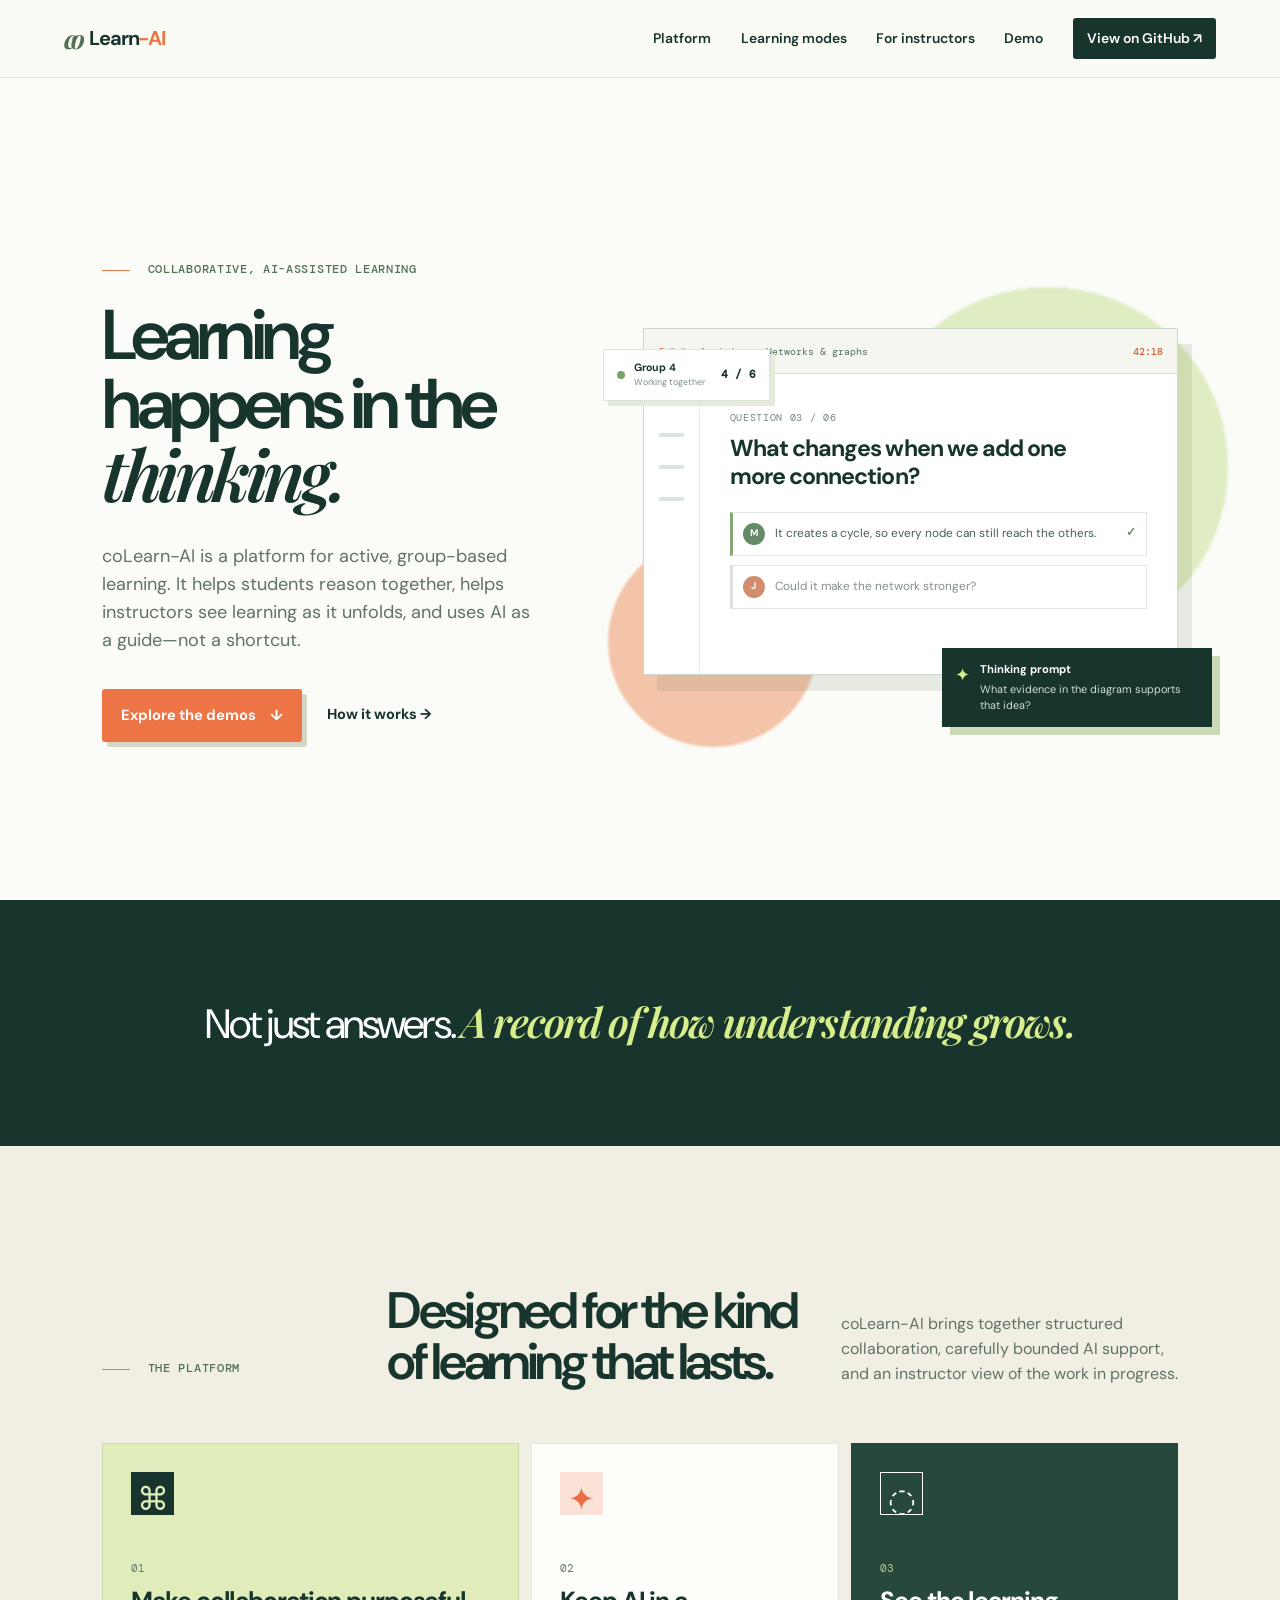
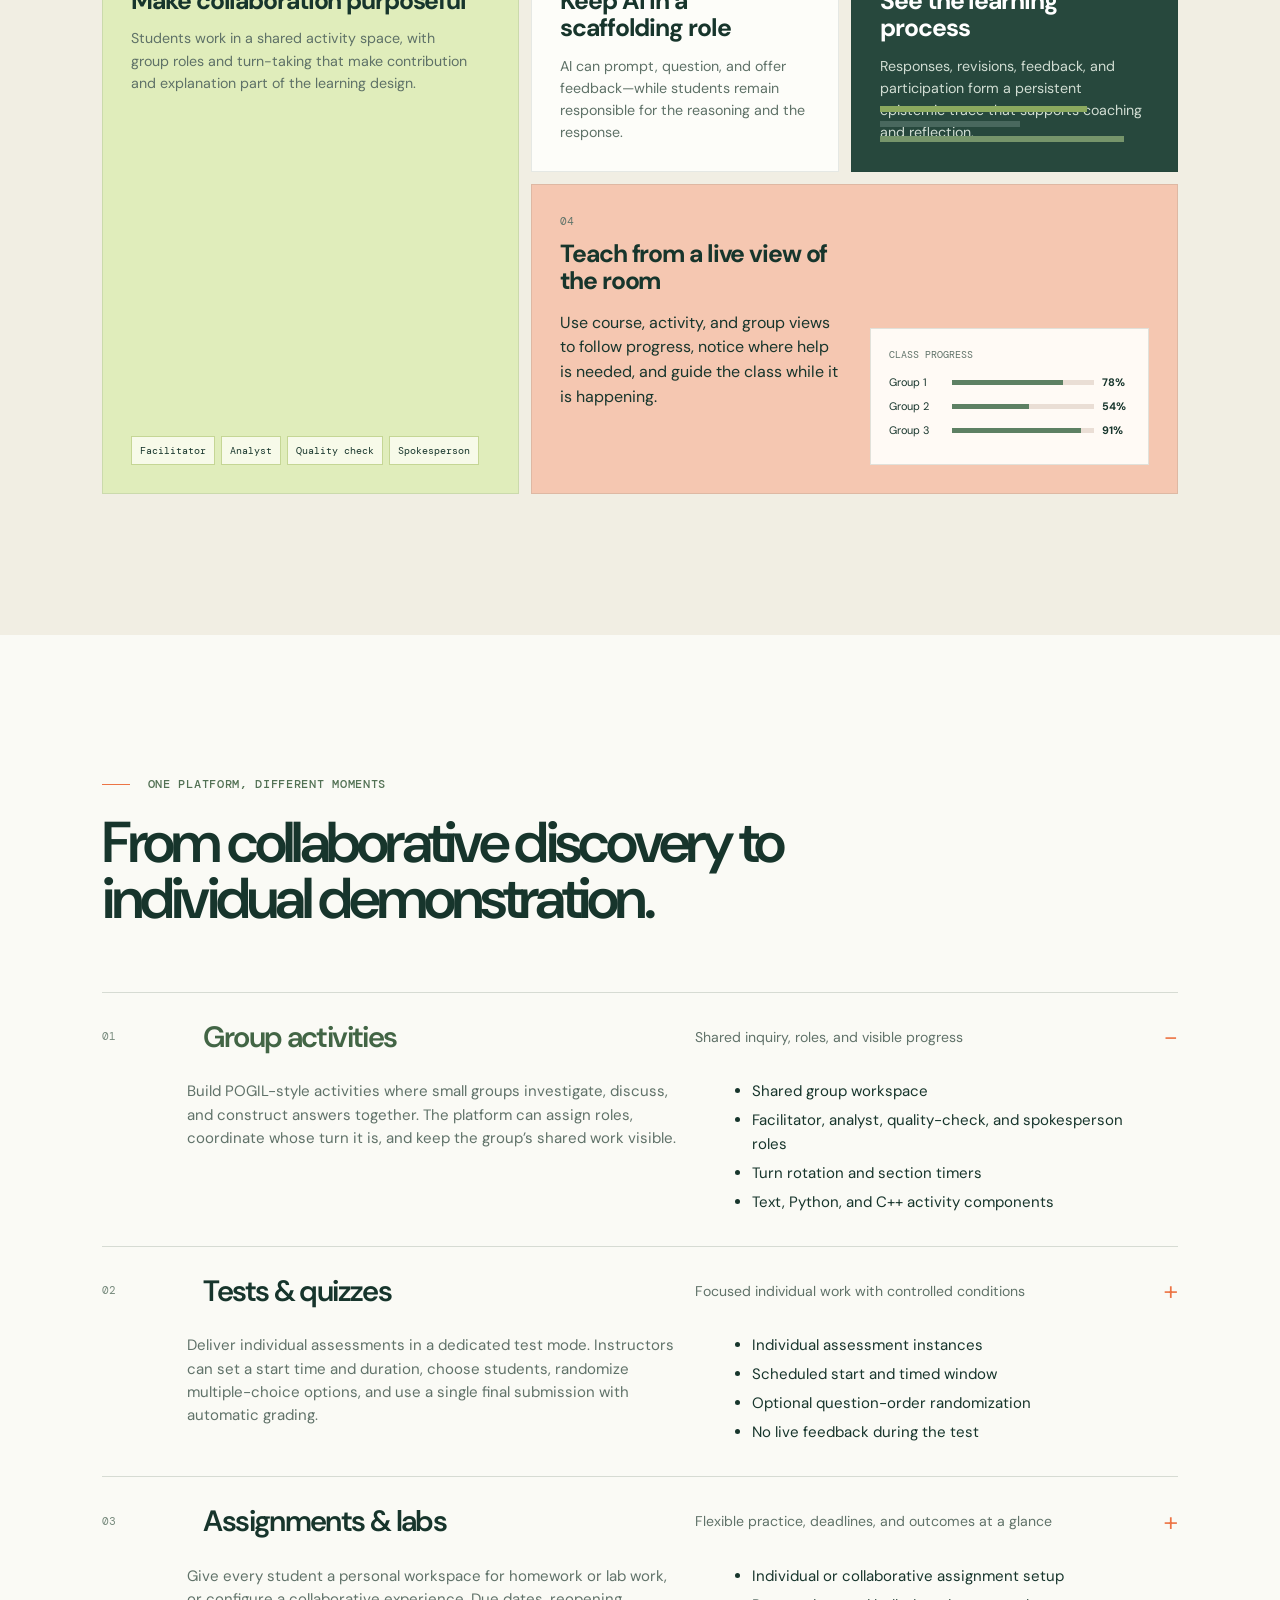
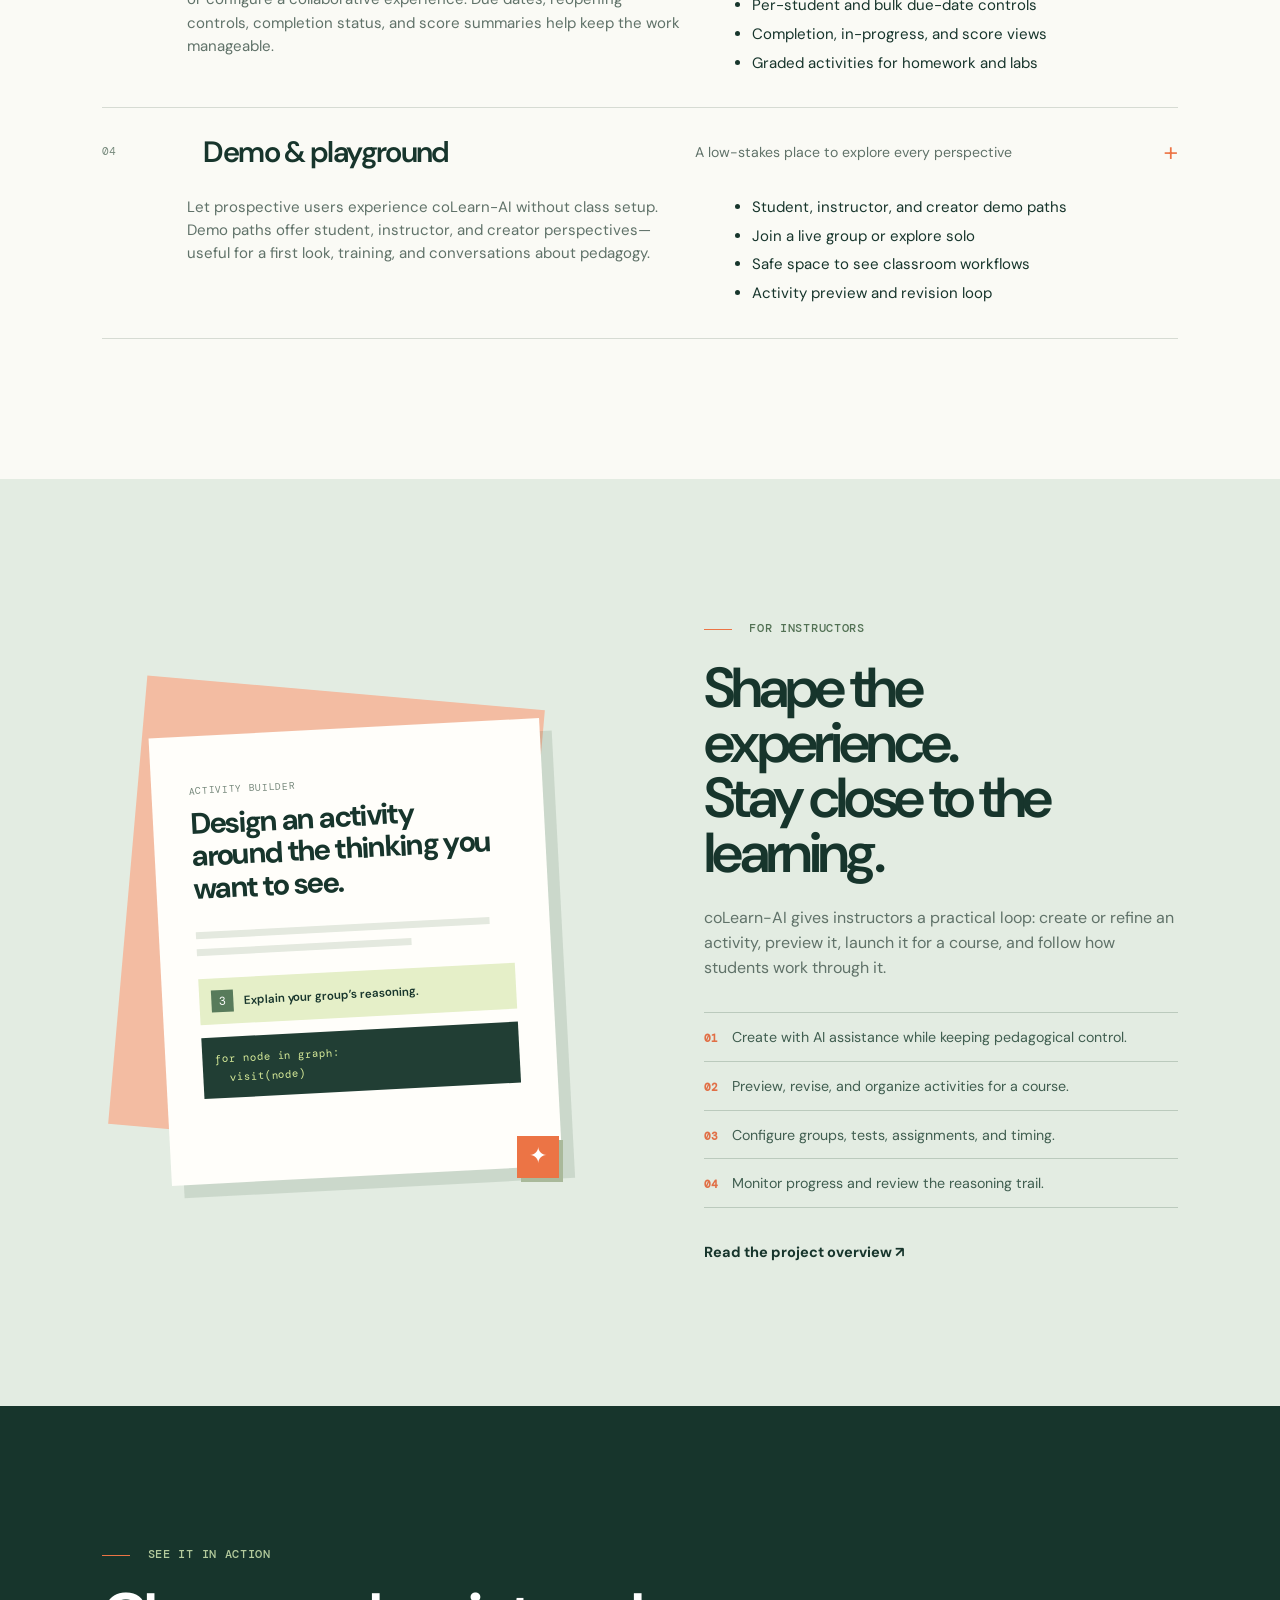
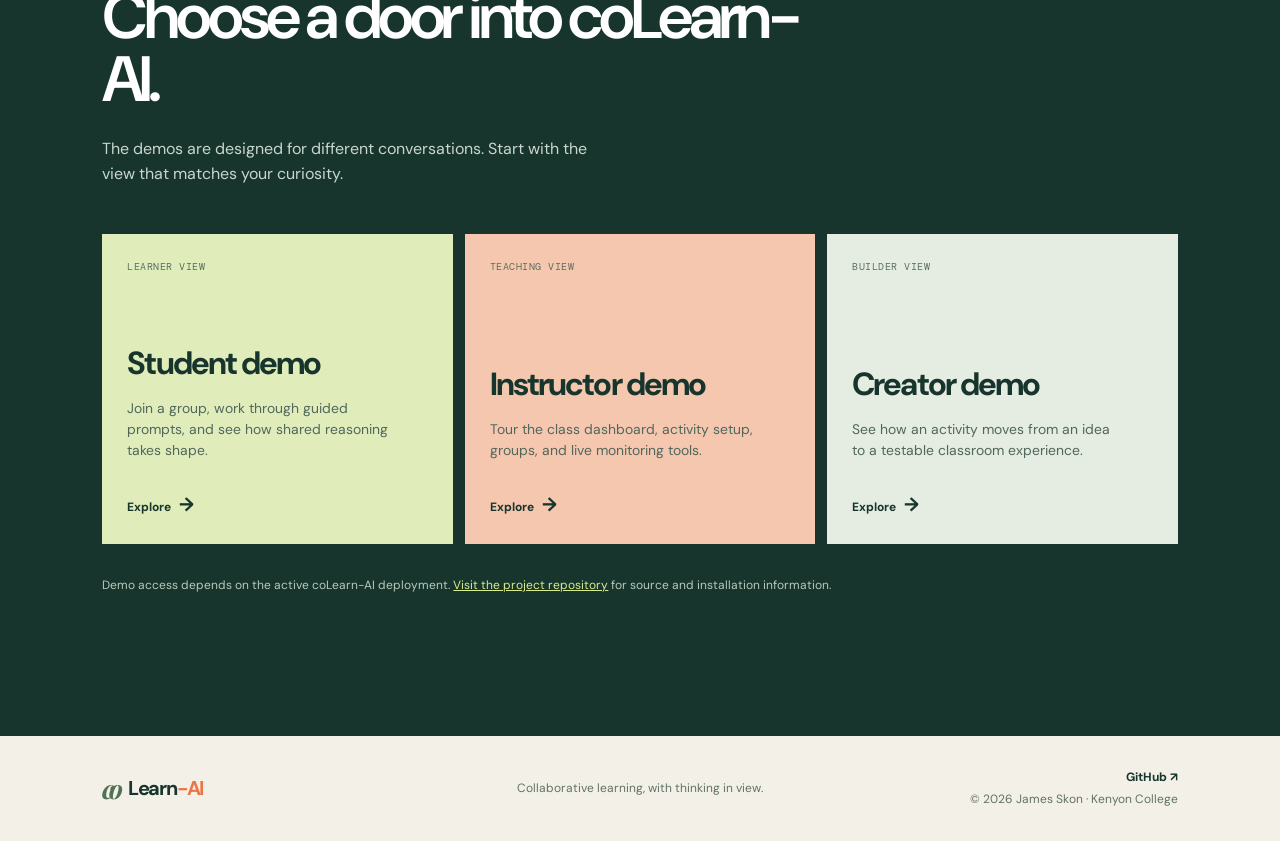
==== index.html @ 7be1b84c "Create coLearn-AI information site" ====
<!doctype html>
<html lang="en">
  <head>
    <meta charset="UTF-8" />
    <meta name="viewport" content="width=device-width, initial-scale=1.0" />
    <meta name="description" content="coLearn-AI is a collaborative, AI-assisted learning platform for visible thinking, group work, and meaningful assessment." />
    <title>coLearn-AI | Learning, made visible</title>
    <link rel="preconnect" href="https://fonts.googleapis.com" />
    <link rel="preconnect" href="https://fonts.gstatic.com" crossorigin />
    <link href="https://fonts.googleapis.com/css2?family=DM+Mono:wght@400;500&family=DM+Sans:opsz,wght@9..40,400;9..40,500;9..40,600;9..40,700&family=Playfair+Display:ital,wght@0,600;0,700;1,600&display=swap" rel="stylesheet" />
    <link rel="stylesheet" href="styles.css" />
  </head>
  <body>
    <a class="skip-link" href="#main">Skip to content</a>
    <header class="site-header">
      <a class="brand" href="#top" aria-label="coLearn-AI home"><span class="brand-mark">co</span><span>Learn<span class="accent">-AI</span></span></a>
      <button class="menu-button" aria-expanded="false" aria-controls="main-nav">Menu</button>
      <nav id="main-nav" class="main-nav" aria-label="Main navigation">
        <a href="#platform">Platform</a>
        <a href="#learning-modes">Learning modes</a>
        <a href="#for-instructors">For instructors</a>
        <a href="#demo">Demo</a>
        <a class="nav-cta" href="https://github.com/jimskon/coLearn-AI" target="_blank" rel="noreferrer">View on GitHub <span aria-hidden="true">↗</span></a>
      </nav>
    </header>

    <main id="main">
      <section id="top" class="hero">
        <div class="hero-copy">
          <p class="eyebrow"><span></span> Collaborative, AI-assisted learning</p>
          <h1>Learning happens in the <em>thinking.</em></h1>
          <p class="hero-text">coLearn-AI is a platform for active, group-based learning. It helps students reason together, helps instructors see learning as it unfolds, and uses AI as a guide—not a shortcut.</p>
          <div class="hero-actions">
            <a class="button button-primary" href="#demo">Explore the demos <span aria-hidden="true">↓</span></a>
            <a class="text-link" href="#platform">How it works <span aria-hidden="true">→</span></a>
          </div>
        </div>
        <div class="hero-visual" aria-label="Illustration of a coLearn activity in progress">
          <div class="orb orb-one"></div><div class="orb orb-two"></div>
          <div class="activity-window">
            <div class="window-top"><div class="dots"><i></i><i></i><i></i></div><span>Activity · Networks &amp; graphs</span><b>42:18</b></div>
            <div class="window-body">
              <div class="activity-side"><span class="active-line"></span><span></span><span></span><span></span></div>
              <div class="question-area">
                <p class="micro-label">QUESTION 03 / 06</p>
                <h2>What changes when we add one more connection?</h2>
                <div class="response-card"><div class="avatar a1">M</div><p>It creates a cycle, so every node can still reach the others.</p><span class="check">✓</span></div>
                <div class="response-card fading"><div class="avatar a2">J</div><p>Could it make the network stronger?</p></div>
              </div>
            </div>
            <div class="ai-nudge"><span>✦</span><div><b>Thinking prompt</b><p>What evidence in the diagram supports that idea?</p></div></div>
          </div>
          <div class="floating-progress"><span class="pulse"></span><div><b>Group 4</b><small>Working together</small></div><strong>4 / 6</strong></div>
        </div>
      </section>

      <section class="statement"><p>Not just answers. <em>A record of how understanding grows.</em></p></section>

      <section id="platform" class="platform section">
        <div class="section-intro"><p class="eyebrow"><span></span> The platform</p><h2>Designed for the kind of learning that lasts.</h2><p>coLearn-AI brings together structured collaboration, carefully bounded AI support, and an instructor view of the work in progress.</p></div>
        <div class="feature-grid">
          <article class="feature-card feature-large"><div class="feature-icon icon-collab">⌘</div><p class="card-number">01</p><h3>Make collaboration purposeful</h3><p>Students work in a shared activity space, with group roles and turn-taking that make contribution and explanation part of the learning design.</p><div class="role-row"><span>Facilitator</span><span>Analyst</span><span>Quality check</span><span>Spokesperson</span></div></article>
          <article class="feature-card"><div class="feature-icon icon-ai">✦</div><p class="card-number">02</p><h3>Keep AI in a scaffolding role</h3><p>AI can prompt, question, and offer feedback—while students remain responsible for the reasoning and the response.</p></article>
          <article class="feature-card feature-dark"><div class="feature-icon">◌</div><p class="card-number">03</p><h3>See the learning process</h3><p>Responses, revisions, feedback, and participation form a persistent epistemic trace that supports coaching and reflection.</p><div class="trace-lines"><span></span><span></span><span></span></div></article>
          <article class="feature-card feature-wide"><div><p class="card-number">04</p><h3>Teach from a live view of the room</h3><p>Use course, activity, and group views to follow progress, notice where help is needed, and guide the class while it is happening.</p></div><div class="mini-dashboard"><p>CLASS PROGRESS</p><div><span>Group 1</span><i style="--fill:78%"></i><b>78%</b></div><div><span>Group 2</span><i style="--fill:54%"></i><b>54%</b></div><div><span>Group 3</span><i style="--fill:91%"></i><b>91%</b></div></div></article>
        </div>
      </section>

      <section id="learning-modes" class="modes section">
        <div class="modes-heading"><p class="eyebrow"><span></span> One platform, different moments</p><h2>From collaborative discovery to individual demonstration.</h2></div>
        <div class="mode-list">
          <article class="mode open"><button class="mode-trigger" aria-expanded="true"><span class="mode-index">01</span><span class="mode-title">Group activities</span><span class="mode-summary">Shared inquiry, roles, and visible progress</span><span class="mode-plus">−</span></button><div class="mode-detail"><p>Build POGIL-style activities where small groups investigate, discuss, and construct answers together. The platform can assign roles, coordinate whose turn it is, and keep the group’s shared work visible.</p><ul><li>Shared group workspace</li><li>Facilitator, analyst, quality-check, and spokesperson roles</li><li>Turn rotation and section timers</li><li>Text, Python, and C++ activity components</li></ul></div></article>
          <article class="mode"><button class="mode-trigger" aria-expanded="false"><span class="mode-index">02</span><span class="mode-title">Tests &amp; quizzes</span><span class="mode-summary">Focused individual work with controlled conditions</span><span class="mode-plus">+</span></button><div class="mode-detail" hidden><p>Deliver individual assessments in a dedicated test mode. Instructors can set a start time and duration, choose students, randomize multiple-choice options, and use a single final submission with automatic grading.</p><ul><li>Individual assessment instances</li><li>Scheduled start and timed window</li><li>Optional question-order randomization</li><li>No live feedback during the test</li></ul></div></article>
          <article class="mode"><button class="mode-trigger" aria-expanded="false"><span class="mode-index">03</span><span class="mode-title">Assignments &amp; labs</span><span class="mode-summary">Flexible practice, deadlines, and outcomes at a glance</span><span class="mode-plus">+</span></button><div class="mode-detail" hidden><p>Give every student a personal workspace for homework or lab work, or configure a collaborative experience. Due dates, reopening controls, completion status, and score summaries help keep the work manageable.</p><ul><li>Individual or collaborative assignment setup</li><li>Per-student and bulk due-date controls</li><li>Completion, in-progress, and score views</li><li>Graded activities for homework and labs</li></ul></div></article>
          <article class="mode"><button class="mode-trigger" aria-expanded="false"><span class="mode-index">04</span><span class="mode-title">Demo &amp; playground</span><span class="mode-summary">A low-stakes place to explore every perspective</span><span class="mode-plus">+</span></button><div class="mode-detail" hidden><p>Let prospective users experience coLearn-AI without class setup. Demo paths offer student, instructor, and creator perspectives—useful for a first look, training, and conversations about pedagogy.</p><ul><li>Student, instructor, and creator demo paths</li><li>Join a live group or explore solo</li><li>Safe space to see classroom workflows</li><li>Activity preview and revision loop</li></ul></div></article>
        </div>
      </section>

      <section id="for-instructors" class="instructors section">
        <div class="instructor-art"><div class="paper paper-back"></div><div class="paper"><p class="micro-label">ACTIVITY BUILDER</p><h3>Design an activity around the thinking you want to see.</h3><div class="paper-line long"></div><div class="paper-line"></div><div class="paper-question"><span>3</span><p>Explain your group’s reasoning.</p></div><div class="paper-code">for node in graph:<br>&nbsp;&nbsp;visit(node)</div></div><div class="cursor">✦</div></div>
        <div class="instructor-copy"><p class="eyebrow"><span></span> For instructors</p><h2>Shape the experience.<br/>Stay close to the learning.</h2><p>coLearn-AI gives instructors a practical loop: create or refine an activity, preview it, launch it for a course, and follow how students work through it.</p><div class="check-list"><p><b>01</b> Create with AI assistance while keeping pedagogical control.</p><p><b>02</b> Preview, revise, and organize activities for a course.</p><p><b>03</b> Configure groups, tests, assignments, and timing.</p><p><b>04</b> Monitor progress and review the reasoning trail.</p></div><a class="text-link" href="https://github.com/jimskon/coLearn-AI#colearn-ai" target="_blank" rel="noreferrer">Read the project overview <span aria-hidden="true">↗</span></a></div>
      </section>

      <section id="demo" class="demo section">
        <p class="eyebrow"><span></span> See it in action</p><h2>Choose a door into coLearn-AI.</h2><p class="demo-lede">The demos are designed for different conversations. Start with the view that matches your curiosity.</p>
        <div class="demo-grid">
          <a class="demo-card demo-student" href="https://colearn-ai.org" target="_blank" rel="noreferrer"><span class="demo-tag">LEARNER VIEW</span><h3>Student demo</h3><p>Join a group, work through guided prompts, and see how shared reasoning takes shape.</p><span class="demo-arrow">Explore <b>→</b></span></a>
          <a class="demo-card demo-instructor" href="https://colearn-ai.org" target="_blank" rel="noreferrer"><span class="demo-tag">TEACHING VIEW</span><h3>Instructor demo</h3><p>Tour the class dashboard, activity setup, groups, and live monitoring tools.</p><span class="demo-arrow">Explore <b>→</b></span></a>
          <a class="demo-card demo-creator" href="https://colearn-ai.org" target="_blank" rel="noreferrer"><span class="demo-tag">BUILDER VIEW</span><h3>Creator demo</h3><p>See how an activity moves from an idea to a testable classroom experience.</p><span class="demo-arrow">Explore <b>→</b></span></a>
        </div>
        <p class="demo-note">Demo access depends on the active coLearn-AI deployment. <a href="https://github.com/jimskon/coLearn-AI" target="_blank" rel="noreferrer">Visit the project repository</a> for source and installation information.</p>
      </section>
    </main>

    <footer><a class="brand" href="#top"><span class="brand-mark">co</span><span>Learn<span class="accent">-AI</span></span></a><p>Collaborative learning, with thinking in view.</p><div><a href="https://github.com/jimskon/coLearn-AI" target="_blank" rel="noreferrer">GitHub ↗</a><span>© <span id="year"></span> James Skon · Kenyon College</span></div></footer>
    <script src="script.js"></script>
  </body>
</html>
---- styles.css ----
:root{--ink:#17352c;--muted:#607269;--paper:#fbfbf7;--cream:#f1eee3;--lime:#d8ed8b;--orange:#ec7445;--line:#d6dbd3;--mono:'DM Mono',monospace;--sans:'DM Sans',sans-serif;--serif:'Playfair Display',serif}*{box-sizing:border-box}html{scroll-behavior:smooth}body{margin:0;background:var(--paper);color:var(--ink);font-family:var(--sans);font-size:16px;line-height:1.55}.skip-link{position:absolute;left:-999px}.skip-link:focus{left:1rem;top:1rem;z-index:99;background:#fff;padding:.5rem 1rem}.site-header{height:78px;padding:0 clamp(1.25rem,5vw,6rem);display:flex;align-items:center;justify-content:space-between;border-bottom:1px solid #e5e7e1;position:relative;background:rgba(251,251,247,.94);z-index:4}.brand{display:inline-flex;align-items:center;gap:.37rem;color:var(--ink);font-size:1.25rem;font-weight:700;letter-spacing:-.06em;text-decoration:none}.brand-mark{font-family:var(--serif);font-size:1.65rem;font-style:italic;letter-spacing:-.2em;margin-right:.25rem;color:#527154}.accent{color:var(--orange)}.main-nav{display:flex;align-items:center;gap:clamp(1rem,2.3vw,2.2rem)}.main-nav a{color:var(--ink);font-size:.87rem;font-weight:600;text-decoration:none}.main-nav a:not(.nav-cta):hover,.text-link:hover,footer a:hover{color:var(--orange)}.nav-cta{padding:.58rem .88rem;background:var(--ink);color:#fff!important;border-radius:3px}.menu-button{display:none}.section{padding:clamp(5rem,11vw,10rem) clamp(1.25rem,8vw,10rem)}.hero{min-height:calc(100vh - 78px);padding:clamp(4rem,9vw,8.5rem) clamp(1.25rem,8vw,10rem) clamp(4rem,7vw,7rem);display:grid;grid-template-columns:minmax(300px,.9fr) minmax(440px,1.1fr);gap:clamp(3rem,8vw,10rem);align-items:center;overflow:hidden}.eyebrow{font-family:var(--mono);font-size:.72rem;font-weight:500;letter-spacing:.06em;text-transform:uppercase;color:#527154;margin:0 0 1.35rem}.eyebrow span{display:inline-block;width:28px;height:1px;background:var(--orange);vertical-align:middle;margin-right:.6rem}.hero h1,.section h2{font-size:clamp(3.15rem,5.5vw,6rem);font-weight:600;line-height:.98;letter-spacing:-.065em;margin:0;max-width:700px}.hero h1 em,.statement em{font-family:var(--serif);font-weight:600}.hero-text{max-width:560px;font-size:1.13rem;color:var(--muted);margin:1.8rem 0 2.2rem}.hero-actions{display:flex;align-items:center;gap:1.6rem}.button{display:inline-flex;gap:.9rem;align-items:center;text-decoration:none;font-size:.92rem;font-weight:700;padding:.95rem 1.15rem;border-radius:3px}.button-primary{background:var(--orange);color:#fff;box-shadow:5px 5px 0 #d4d6c6}.text-link{font-weight:700;color:var(--ink);text-decoration:none;font-size:.91rem}.hero-visual{min-height:440px;position:relative;display:flex;align-items:center;justify-content:center}.orb{position:absolute;border-radius:50%;filter:blur(1px)}.orb-one{width:360px;height:360px;background:#e0ecc1;right:-50px;top:5px}.orb-two{width:210px;height:210px;background:#f4c4a9;left:-35px;bottom:-25px}.activity-window{width:min(100%,585px);position:relative;background:#fff;border:1px solid #ced8d1;box-shadow:14px 16px 0 rgba(92,116,90,.13);z-index:1}.window-top{height:45px;background:#f5f6ef;border-bottom:1px solid #dce2da;display:flex;align-items:center;padding:0 14px;gap:13px;color:#577064;font-family:var(--mono);font-size:.62rem}.dots{display:flex;gap:4px}.dots i{width:7px;height:7px;border-radius:50%;background:#b6c2b8}.dots i:nth-child(1){background:var(--orange)}.window-top b{margin-left:auto;color:#d85b31;font-weight:500}.window-body{display:flex;min-height:300px}.activity-side{width:56px;padding:27px 15px;border-right:1px solid #e5eae3;display:grid;grid-auto-rows:15px;gap:17px}.activity-side span{height:4px;background:#dce5dc}.activity-side .active-line{background:#eb7951}.question-area{padding:26px 30px;flex:1}.micro-label{font-family:var(--mono);font-size:.61rem;letter-spacing:.07em;color:#75877a;margin:0 0:10px}.question-area h2{font-size:1.45rem;line-height:1.2;letter-spacing:-.04em;margin:0 0 21px;max-width:390px}.response-card{display:flex;gap:10px;align-items:flex-start;border:1px solid #e0e7df;border-left:3px solid #88a873;padding:10px;margin-top:9px;font-size:.74rem;color:#466154}.response-card p{margin:1px 0}.response-card.fading{border-left-color:#ddd;color:#839187}.avatar{width:22px;height:22px;border-radius:50%;color:#fff;display:grid;place-items:center;flex:0 0 auto;font-size:.6rem;font-weight:700}.a1{background:#648b65}.a2{background:#d28d6f}.check{margin-left:auto;color:#5d9353;font-weight:bold}.ai-nudge{position:absolute;display:flex;gap:10px;width:270px;right:-35px;bottom:-53px;padding:13px;background:var(--ink);color:white;box-shadow:8px 8px 0 #cddab7;font-size:.68rem}.ai-nudge>span{color:var(--lime);font-size:1.15rem}.ai-nudge b{font-size:.7rem}.ai-nudge p{margin:2px 0 0;color:#d4ded3}.floating-progress{position:absolute;z-index:2;left:-40px;top:67px;display:flex;align-items:center;gap:9px;background:#fff;padding:10px 13px;border:1px solid #dce3d8;box-shadow:5px 5px 0 #e5ebdc;font-size:.66rem}.floating-progress small{display:block;color:#7d8e82}.floating-progress strong{font-family:var(--mono);margin-left:7px;font-size:.69rem}.pulse{width:8px;height:8px;border-radius:50%;background:#75a568}.statement{padding:clamp(3.5rem,7vw,6rem) 1.25rem;background:var(--ink);color:#fff;text-align:center}.statement p{font-size:clamp(1.65rem,3.2vw,3rem);letter-spacing:-.045em;margin:0}.statement em{color:var(--lime)}.platform{background:var(--cream)}.section-intro{display:grid;grid-template-columns:.75fr 1.25fr 1fr;gap:2rem;align-items:end;margin-bottom:3.5rem}.section-intro .eyebrow{margin-bottom:.55rem}.section-intro h2{font-size:clamp(2.4rem,4vw,4.25rem)}.section-intro>p:last-child{font-size:1rem;color:var(--muted);max-width:370px;margin:0}.feature-grid{display:grid;grid-template-columns:1.15fr .85fr .9fr;gap:12px}.feature-card{min-height:315px;padding:28px;background:#fdfdf9;border:1px solid rgba(23,53,44,.1);position:relative}.feature-large{grid-row:span 2;min-height:640px;background:#e0edbb}.feature-dark{background:#27483d;color:white}.feature-wide{grid-column:span 2;min-height:310px;display:grid;grid-template-columns:1fr 1fr;gap:2rem;background:#f5c7b1}.feature-icon{font-family:var(--serif);font-size:2rem;width:43px;height:43px;display:grid;place-items:center;border:1px solid currentColor;margin-bottom:2.8rem}.icon-collab{background:var(--ink);color:#e0edbb;border:0}.icon-ai{color:#e86e45;border:0;background:#fbe2d7}.card-number{font-family:var(--mono);font-size:.67rem;margin:0 0 .65rem;color:#61756b}.feature-dark .card-number{color:#b8cd8f}.feature-card h3{font-size:1.55rem;line-height:1.1;letter-spacing:-.045em;margin:.2rem 0 .85rem}.feature-card>p:not(.card-number){font-size:.89rem;color:#5e7167;max-width:340px;margin:0}.feature-dark>p:not(.card-number){color:#d1ddd3}.role-row{position:absolute;left:28px;right:28px;bottom:28px;display:flex;gap:6px;flex-wrap:wrap}.role-row span{padding:.38rem .5rem;background:#f7fae9;font-size:.61rem;font-family:var(--mono);border:1px solid #c5d695}.trace-lines{position:absolute;left:28px;right:28px;bottom:29px;display:grid;gap:9px}.trace-lines span{height:6px;background:#49685e}.trace-lines span:nth-child(1){width:77%;background:#8ba95f}.trace-lines span:nth-child(2){width:52%}.trace-lines span:nth-child(3){width:91%;background:#76956b}.mini-dashboard{align-self:end;background:#fffaf5;padding:18px;border:1px solid rgba(23,53,44,.13)}.mini-dashboard p{font-family:var(--mono);font-size:.61rem;margin:0 0 12px;color:#607269}.mini-dashboard div{display:grid;grid-template-columns:55px 1fr 28px;gap:8px;align-items:center;font-size:.68rem;margin:7px 0}.mini-dashboard i{height:5px;background:#eaded5;position:relative}.mini-dashboard i:after{content:'';position:absolute;left:0;top:0;bottom:0;width:var(--fill);background:#5d8063}.modes{background:#fafaf5}.modes-heading{max-width:800px;margin-bottom:4rem}.modes-heading h2{font-size:clamp(2.5rem,4.5vw,4.9rem)}.mode-list{border-top:1px solid var(--line)}.mode{border-bottom:1px solid var(--line)}.mode-trigger{width:100%;display:grid;grid-template-columns:85px minmax(210px,1fr) minmax(220px,.9fr) 38px;align-items:center;gap:1rem;padding:1.55rem 0;background:none;border:0;color:var(--ink);font-family:var(--sans);text-align:left;cursor:pointer}.mode-index{font-family:var(--mono);font-size:.71rem;color:#778a7d}.mode-title{font-size:clamp(1.45rem,2.3vw,2.1rem);font-weight:600;letter-spacing:-.055em}.mode-summary{color:var(--muted);font-size:.88rem}.mode-plus{justify-self:end;font-size:1.7rem;font-weight:300;color:var(--orange)}.mode-detail{display:grid;grid-template-columns:1.1fr .9fr;gap:3rem;padding:0 38px 2rem 85px;color:var(--muted);font-size:.94rem}.mode-detail p{margin:0}.mode-detail ul{margin:0;padding-left:1.2rem;color:var(--ink);display:grid;gap:.35rem}.mode.open .mode-trigger{color:#426545}.instructors{display:grid;grid-template-columns:1fr 1fr;gap:clamp(3rem,10vw,13rem);align-items:center;background:#e3ece2}.instructor-copy h2{font-size:clamp(2.7rem,4.4vw,4.8rem)}.instructor-copy>p:not(.eyebrow){color:var(--muted);max-width:520px;margin:1.6rem 0}.check-list{border-top:1px solid #bbcabd;margin:2rem 0}.check-list p{border-bottom:1px solid #bbcabd;margin:0;padding:.8rem 0;color:#405e50;font-size:.89rem}.check-list b{font-family:var(--mono);color:#e16f46;font-size:.68rem;margin-right:.65rem}.instructor-art{height:510px;position:relative}.paper{position:absolute;z-index:2;inset:40px 25px 22px 58px;background:#fffefa;padding:37px;box-shadow:12px 13px 0 rgba(69,105,78,.15);transform:rotate(-3deg)}.paper-back{z-index:1;background:#f3bca2;inset:4px 50px 56px 25px;transform:rotate(5deg);box-shadow:none}.paper h3{font-size:1.85rem;letter-spacing:-.055em;line-height:1.1;margin:.5rem 0 1.7rem;max-width:340px}.paper-line{height:7px;background:#e4e9df;margin:10px 0;width:68%}.paper-line.long{width:93%}.paper-question{margin-top:23px;padding:12px;background:#e5efc8;display:flex;align-items:center;gap:10px}.paper-question span{font-family:var(--mono);font-size:.72rem;width:22px;height:22px;background:#587b5b;color:white;display:grid;place-items:center}.paper-question p{margin:0;font-size:.73rem;font-weight:600}.paper-code{margin-top:13px;padding:12px;background:#213e34;color:#d7eb99;font-family:var(--mono);font-size:.67rem;line-height:1.7}.cursor{position:absolute;z-index:3;right:17px;bottom:20px;width:42px;height:42px;background:var(--orange);color:#fff;display:grid;place-items:center;font-size:1.4rem;box-shadow:4px 4px 0 #a9b99a}.demo{background:var(--ink);color:white}.demo .eyebrow{color:#b4cb9d}.demo h2{max-width:750px;font-size:clamp(2.7rem,5vw,5.5rem)}.demo-lede{color:#c9d6cd;max-width:500px;margin:1.6rem 0 3rem}.demo-grid{display:grid;grid-template-columns:repeat(3,1fr);gap:12px}.demo-card{min-height:310px;padding:25px;display:flex;flex-direction:column;text-decoration:none;color:var(--ink);transition:transform .2s}.demo-card:hover{transform:translateY(-6px)}.demo-student{background:#e0edbb}.demo-instructor{background:#f5c7af}.demo-creator{background:#e5ece2}.demo-tag{font-family:var(--mono);font-size:.62rem;letter-spacing:.05em;color:#577160}.demo-card h3{font-size:2rem;letter-spacing:-.06em;margin:auto 0 .6rem}.demo-card p{font-size:.87rem;line-height:1.5;margin:0;color:#51675c;max-width:270px}.demo-arrow{font-size:.75rem;font-weight:bold;margin-top:1.8rem}.demo-arrow b{font-size:1.2rem;margin-left:.3rem}.demo-note{margin:2rem 0 0;color:#b9c9bc;font-size:.75rem}.demo-note a{color:var(--lime)}footer{padding:2rem clamp(1.25rem,8vw,10rem);display:grid;grid-template-columns:1fr 1fr 1fr;align-items:center;gap:1rem;background:#f2f0e7;color:#617267;font-size:.75rem}footer p{margin:0;text-align:center}footer div{text-align:right;display:flex;flex-direction:column;gap:.25rem}footer a{color:var(--ink);text-decoration:none;font-weight:700}@media(max-width:950px){.hero{grid-template-columns:1fr;min-height:auto}.hero-copy{max-width:700px}.hero-visual{margin-top:1rem}.section-intro{grid-template-columns:1fr 1.3fr}.section-intro>p:last-child{grid-column:2}.feature-grid{grid-template-columns:1fr 1fr}.feature-large{grid-row:span 1;min-height:430px}.feature-dark{min-height:430px}.feature-wide{grid-column:span 2}.instructors{grid-template-columns:1fr;gap:2rem}.instructor-art{max-width:600px;width:100%}.demo-grid{grid-template-columns:1fr}.demo-card{min-height:220px}.demo-card h3{margin-top:2.5rem}.main-nav{gap:1rem}}@media(max-width:650px){.site-header{height:64px}.menu-button{display:block;background:none;border:0;color:var(--ink);font-family:var(--mono);font-size:.7rem;text-transform:uppercase}.main-nav{display:none;position:absolute;top:63px;left:0;right:0;background:var(--paper);padding:1.2rem 1.25rem 1.5rem;border-bottom:1px solid var(--line);flex-direction:column;align-items:flex-start}.main-nav.is-open{display:flex}.hero{padding-top:3.2rem}.hero-visual{min-height:350px;transform:scale(.86);transform-origin:center}.floating-progress{left:-5px}.ai-nudge{right:-10px}.section{padding:4.3rem 1.25rem}.section-intro{display:block}.section-intro h2{margin-bottom:1.3rem}.feature-grid{grid-template-columns:1fr}.feature-large,.feature-dark{min-height:350px}.feature-wide{grid-column:auto;display:block}.mini-dashboard{margin-top:1.8rem}.mode-trigger{grid-template-columns:42px 1fr 25px;gap:.6rem;padding:1.25rem 0}.mode-summary{display:none}.mode-detail{display:block;padding:0 .1rem 1.4rem 42px;font-size:.87rem}.mode-detail ul{margin-top:1rem}.instructor-art{height:370px}.paper{inset:25px 12px 16px 30px;padding:26px}.paper h3{font-size:1.35rem}.paper-back{inset:2px 30px 35px 13px}.demo h2{font-size:2.65rem}footer{grid-template-columns:1fr;gap:.75rem}footer p,footer div{text-align:left}.hero-actions{gap:1rem;flex-wrap:wrap}}
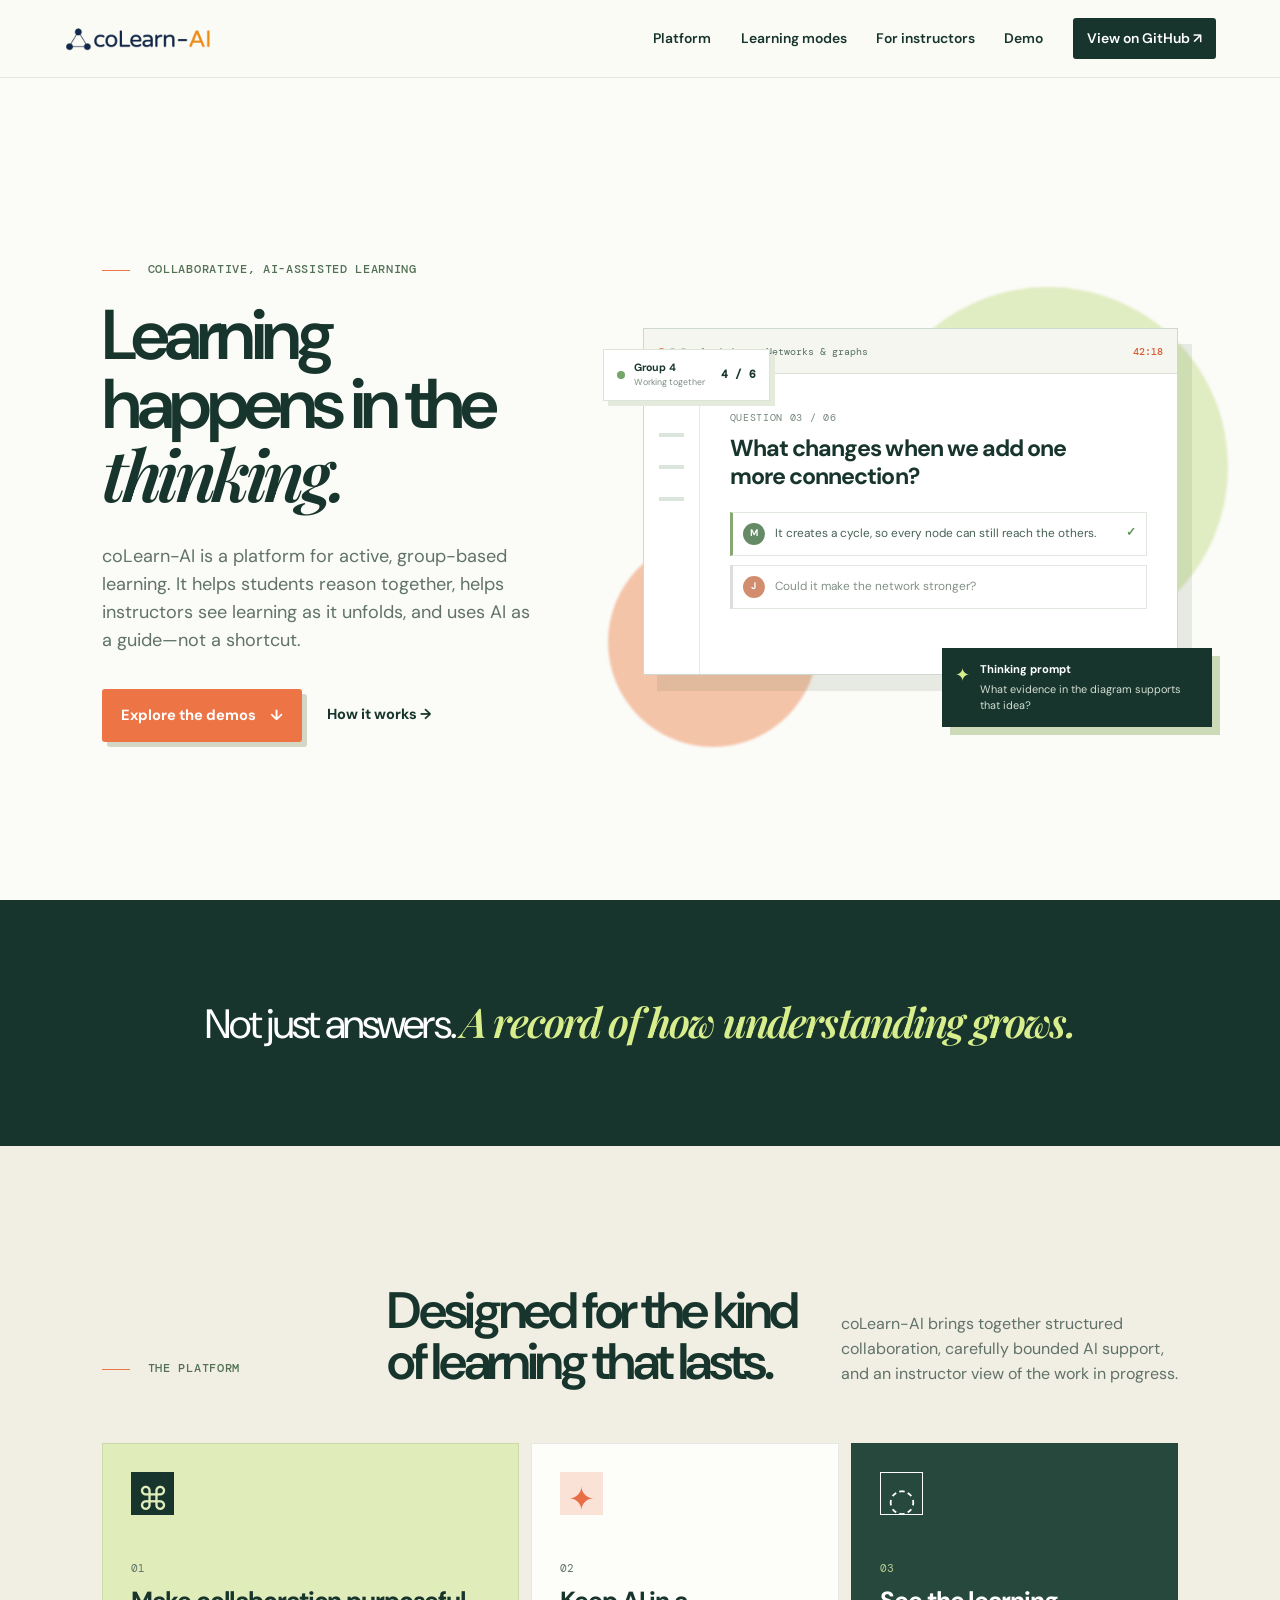
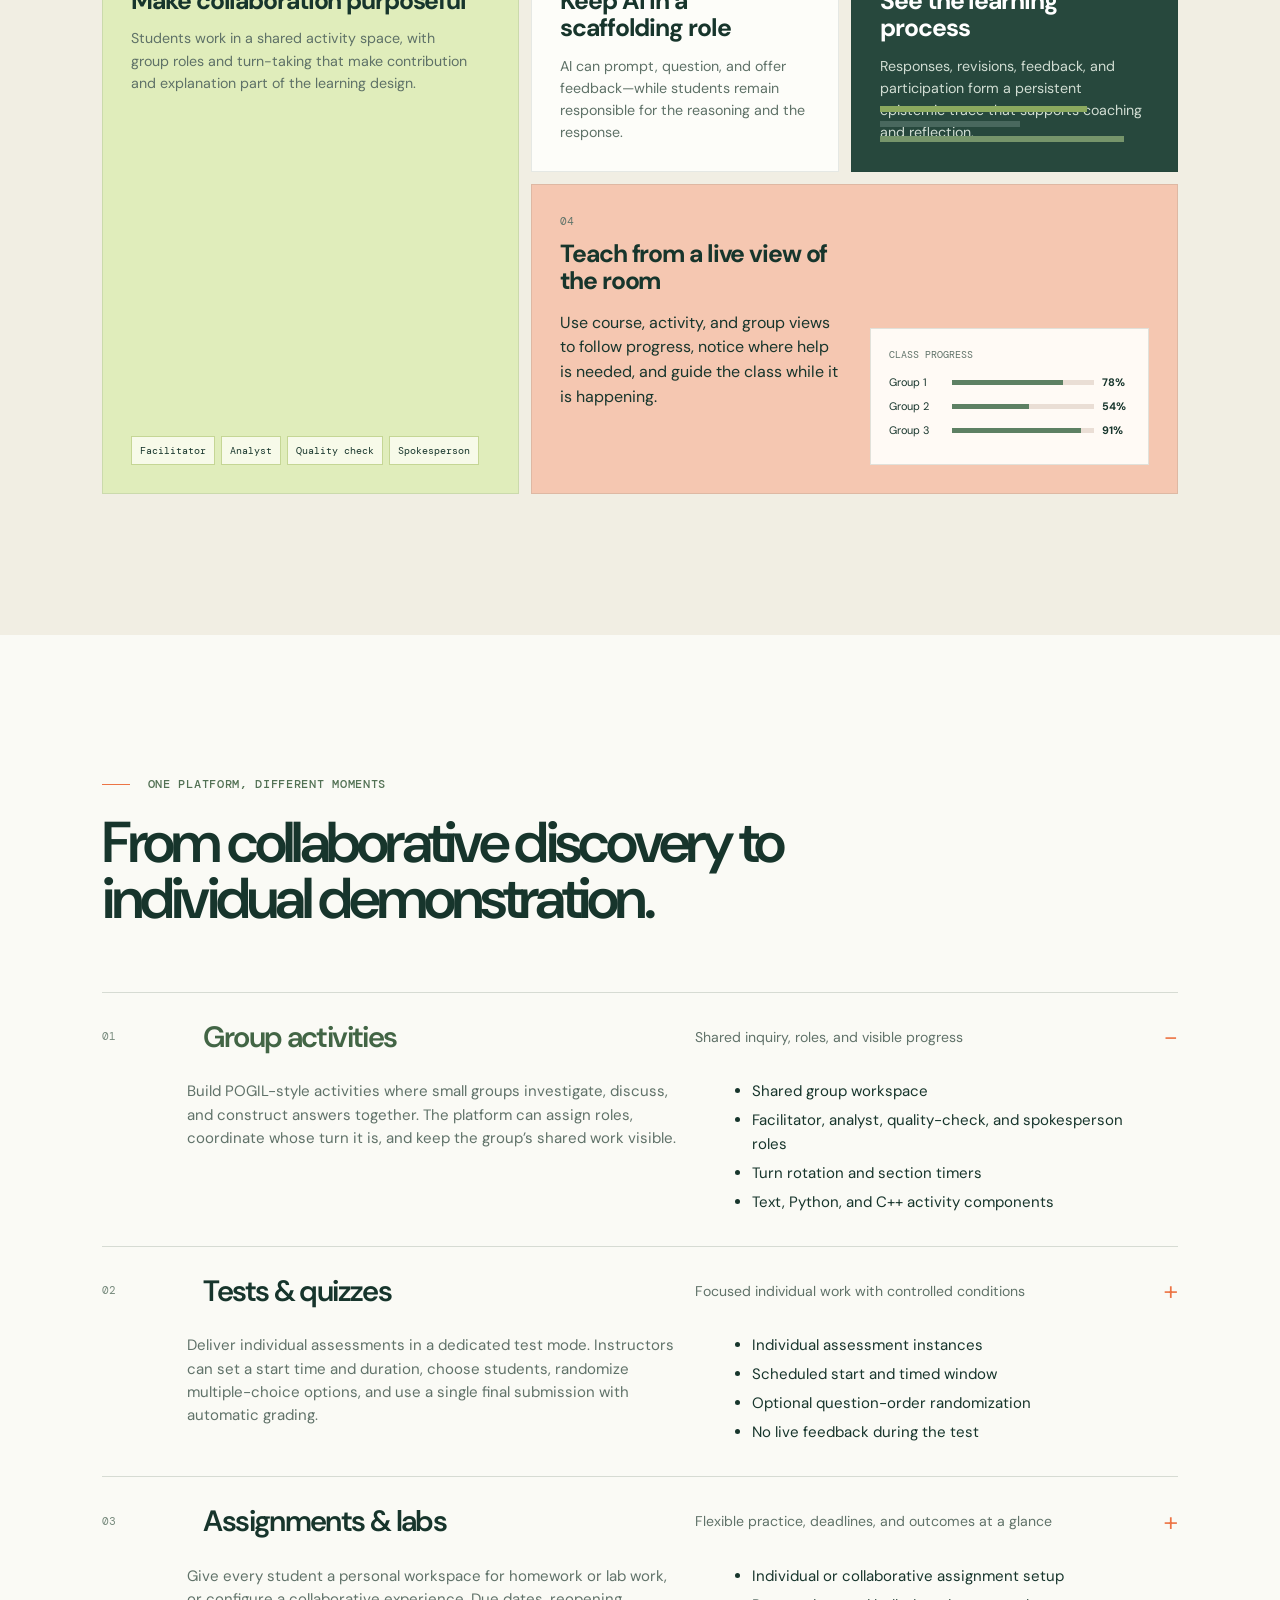
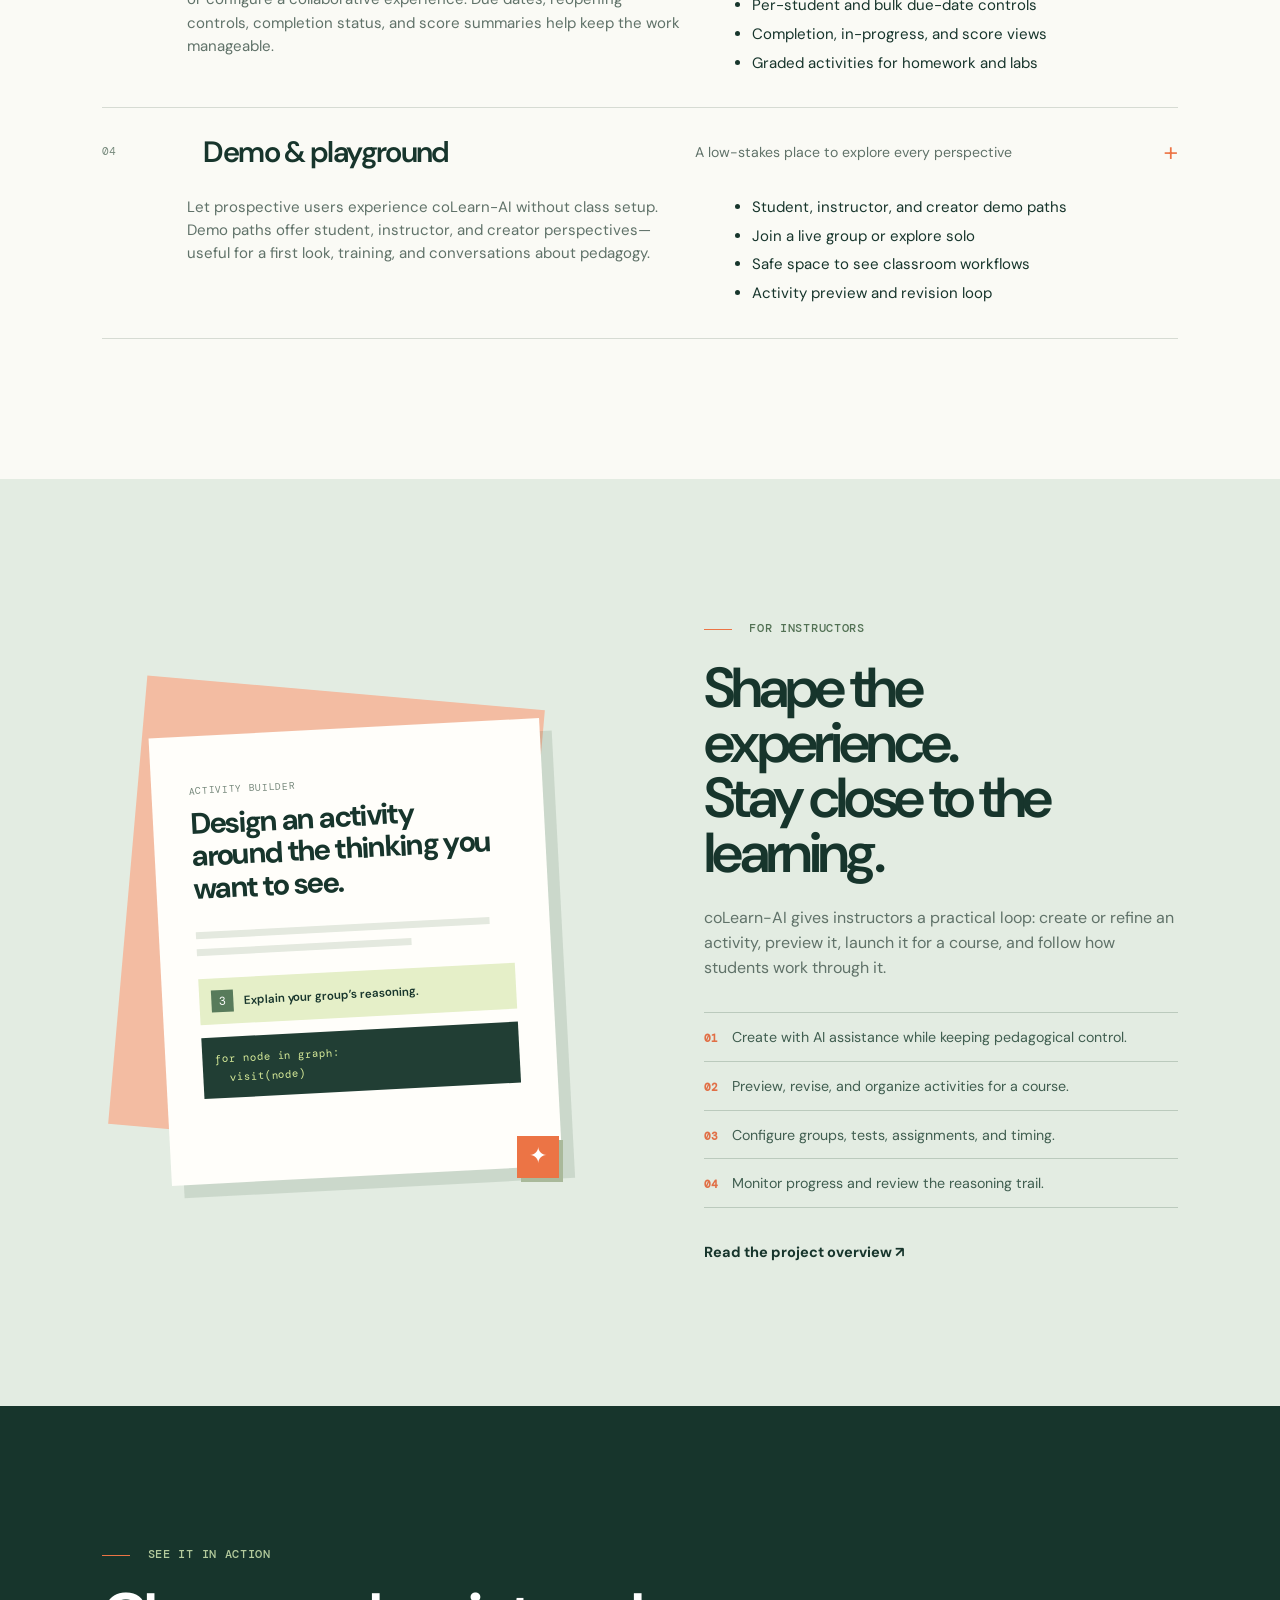
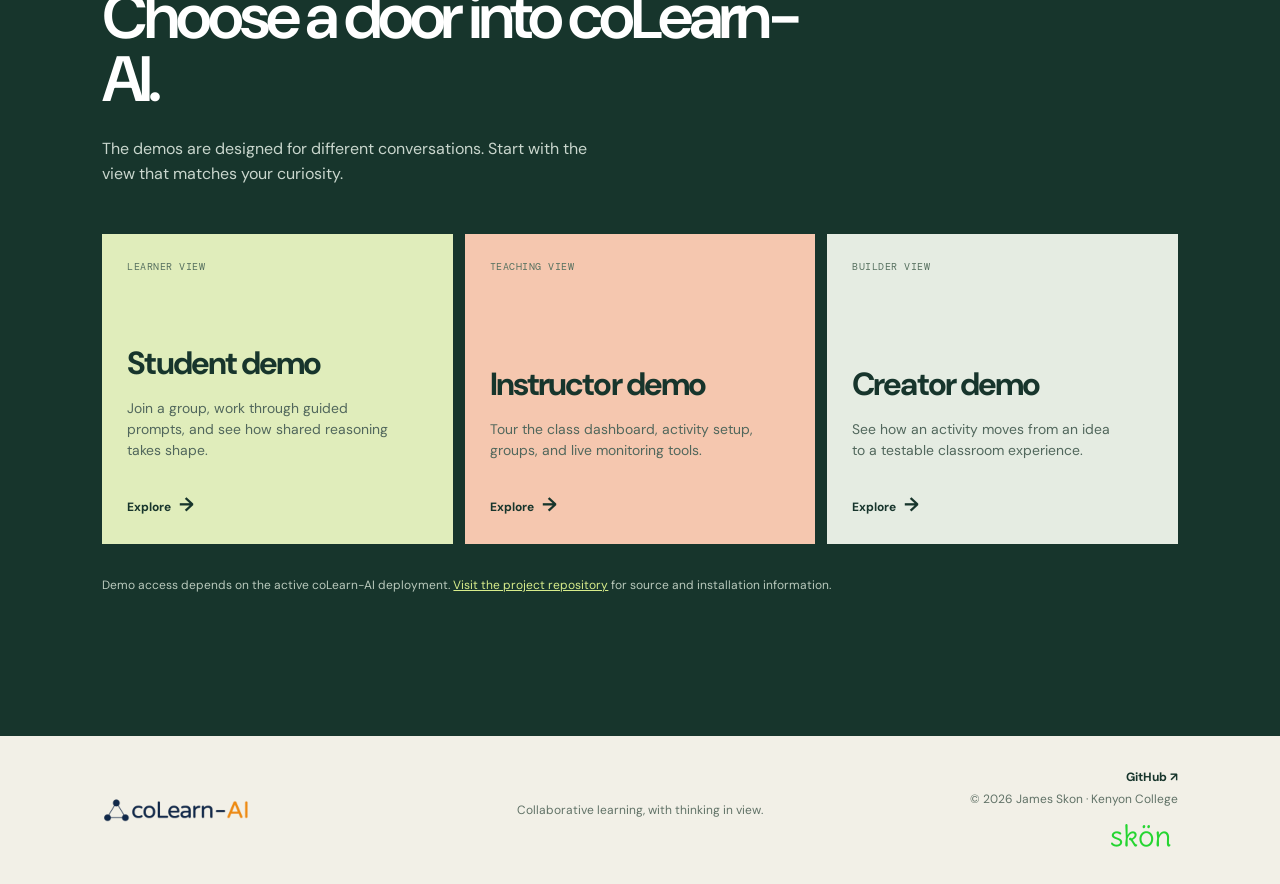
==== commit ac10abcb: "Add coLearn and SKON logos" ====
--- a/index.html
+++ b/index.html
@@ -9,11 +9,12 @@
     <link rel="preconnect" href="https://fonts.gstatic.com" crossorigin />
     <link href="https://fonts.googleapis.com/css2?family=DM+Mono:wght@400;500&family=DM+Sans:opsz,wght@9..40,400;9..40,500;9..40,600;9..40,700&family=Playfair+Display:ital,wght@0,600;0,700;1,600&display=swap" rel="stylesheet" />
     <link rel="stylesheet" href="styles.css" />
+    <link rel="stylesheet" href="logos.css" />
   </head>
   <body>
     <a class="skip-link" href="#main">Skip to content</a>
     <header class="site-header">
-      <a class="brand" href="#top" aria-label="coLearn-AI home"><span class="brand-mark">co</span><span>Learn<span class="accent">-AI</span></span></a>
+      <a class="brand" href="#top" aria-label="coLearn-AI home"><img class="colearn-logo" src="assets/colearn-logo.png" alt="coLearn-AI" /></a>
       <button class="menu-button" aria-expanded="false" aria-controls="main-nav">Menu</button>
       <nav id="main-nav" class="main-nav" aria-label="Main navigation">
         <a href="#platform">Platform</a>
@@ -92,7 +93,7 @@
       </section>
     </main>
 
-    <footer><a class="brand" href="#top"><span class="brand-mark">co</span><span>Learn<span class="accent">-AI</span></span></a><p>Collaborative learning, with thinking in view.</p><div><a href="https://github.com/jimskon/coLearn-AI" target="_blank" rel="noreferrer">GitHub ↗</a><span>© <span id="year"></span> James Skon · Kenyon College</span></div></footer>
+    <footer><a class="brand" href="#top" aria-label="coLearn-AI home"><img class="colearn-logo" src="assets/colearn-logo.png" alt="coLearn-AI" /></a><p>Collaborative learning, with thinking in view.</p><div class="footer-meta"><a href="https://github.com/jimskon/coLearn-AI" target="_blank" rel="noreferrer">GitHub ↗</a><span>© <span id="year"></span> James Skon · Kenyon College</span><img class="skon-logo" src="assets/skon-logo.png" alt="SKON" /></div></footer>
     <script src="script.js"></script>
   </body>
 </html>
--- a/logos.css
+++ b/logos.css
@@ -0,0 +1,24 @@
+.colearn-logo {
+  display: block;
+  width: 154px;
+  height: 30px;
+  object-fit: contain;
+}
+
+.footer-meta {
+  align-items: flex-end;
+}
+
+.skon-logo {
+  display: block;
+  width: 79px;
+  height: 32px;
+  margin-top: .45rem;
+  object-fit: contain;
+}
+
+@media (max-width: 650px) {
+  .footer-meta {
+    align-items: flex-start;
+  }
+}
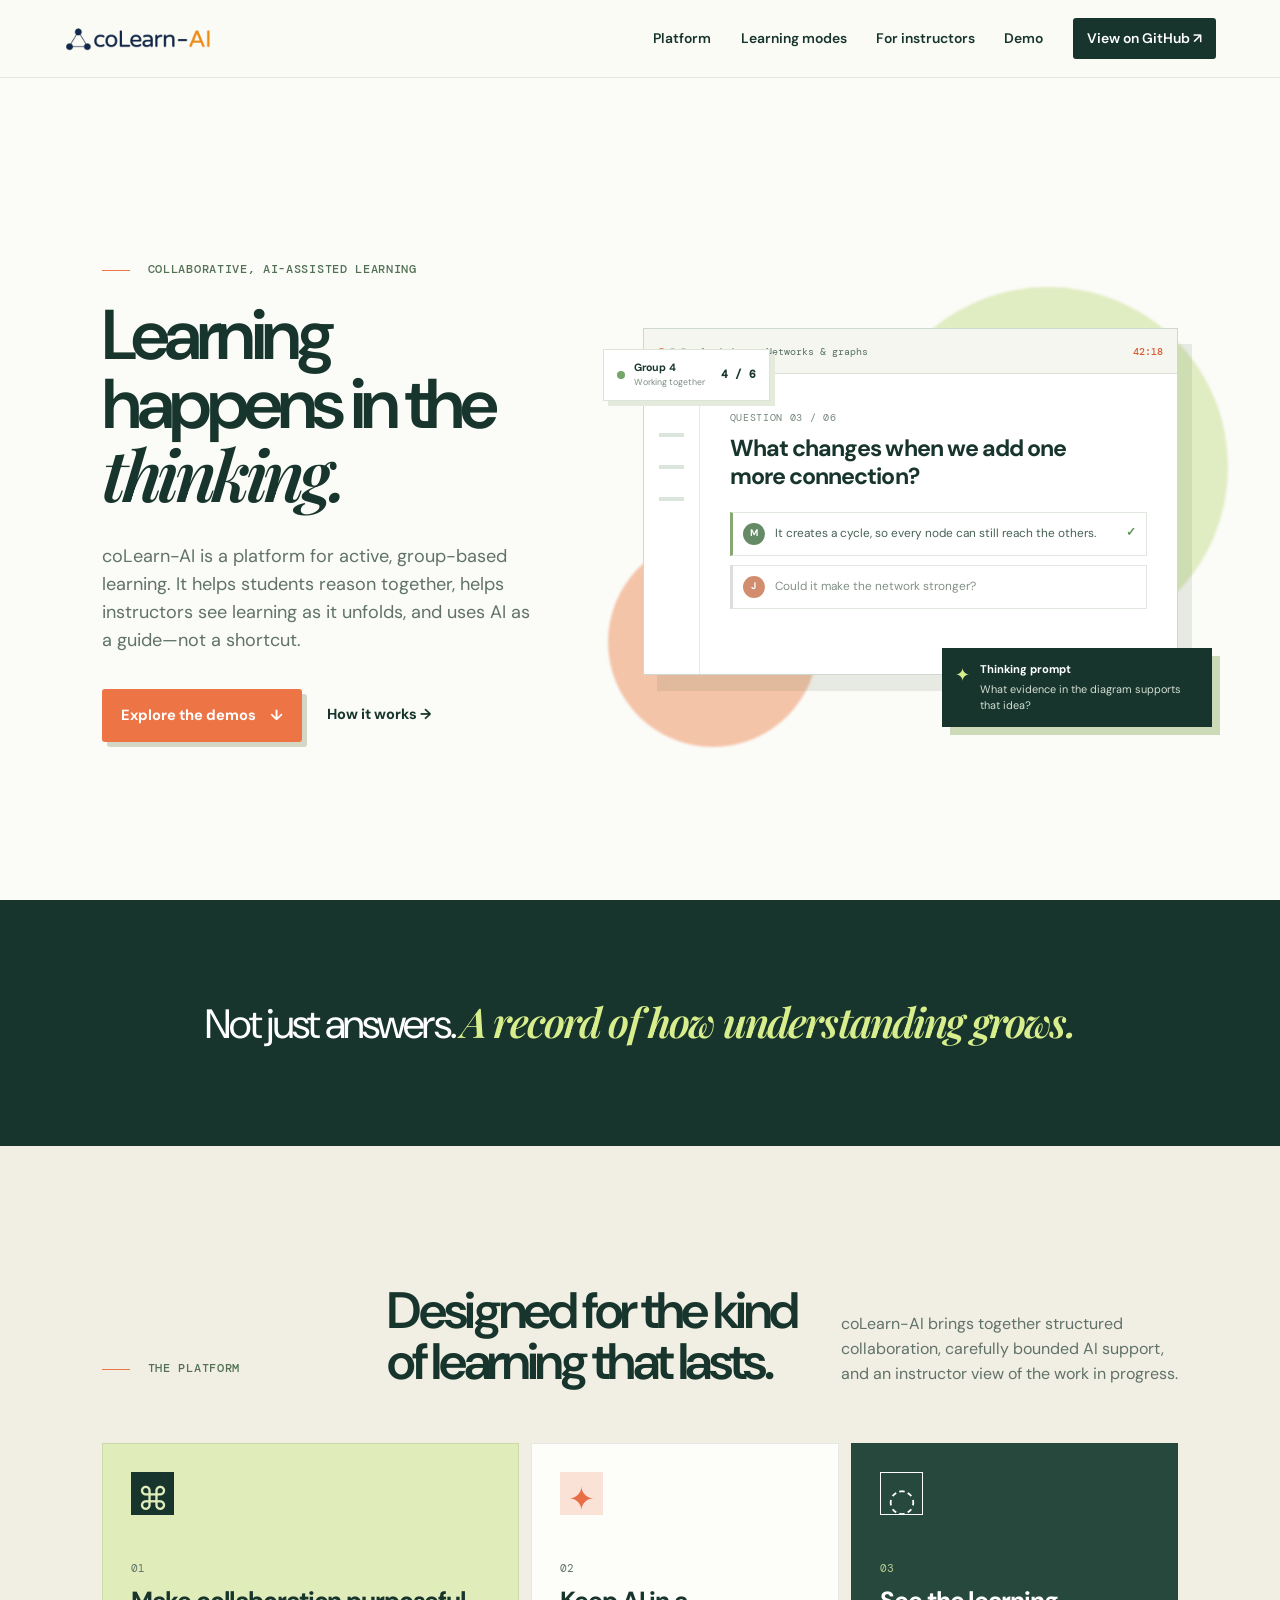
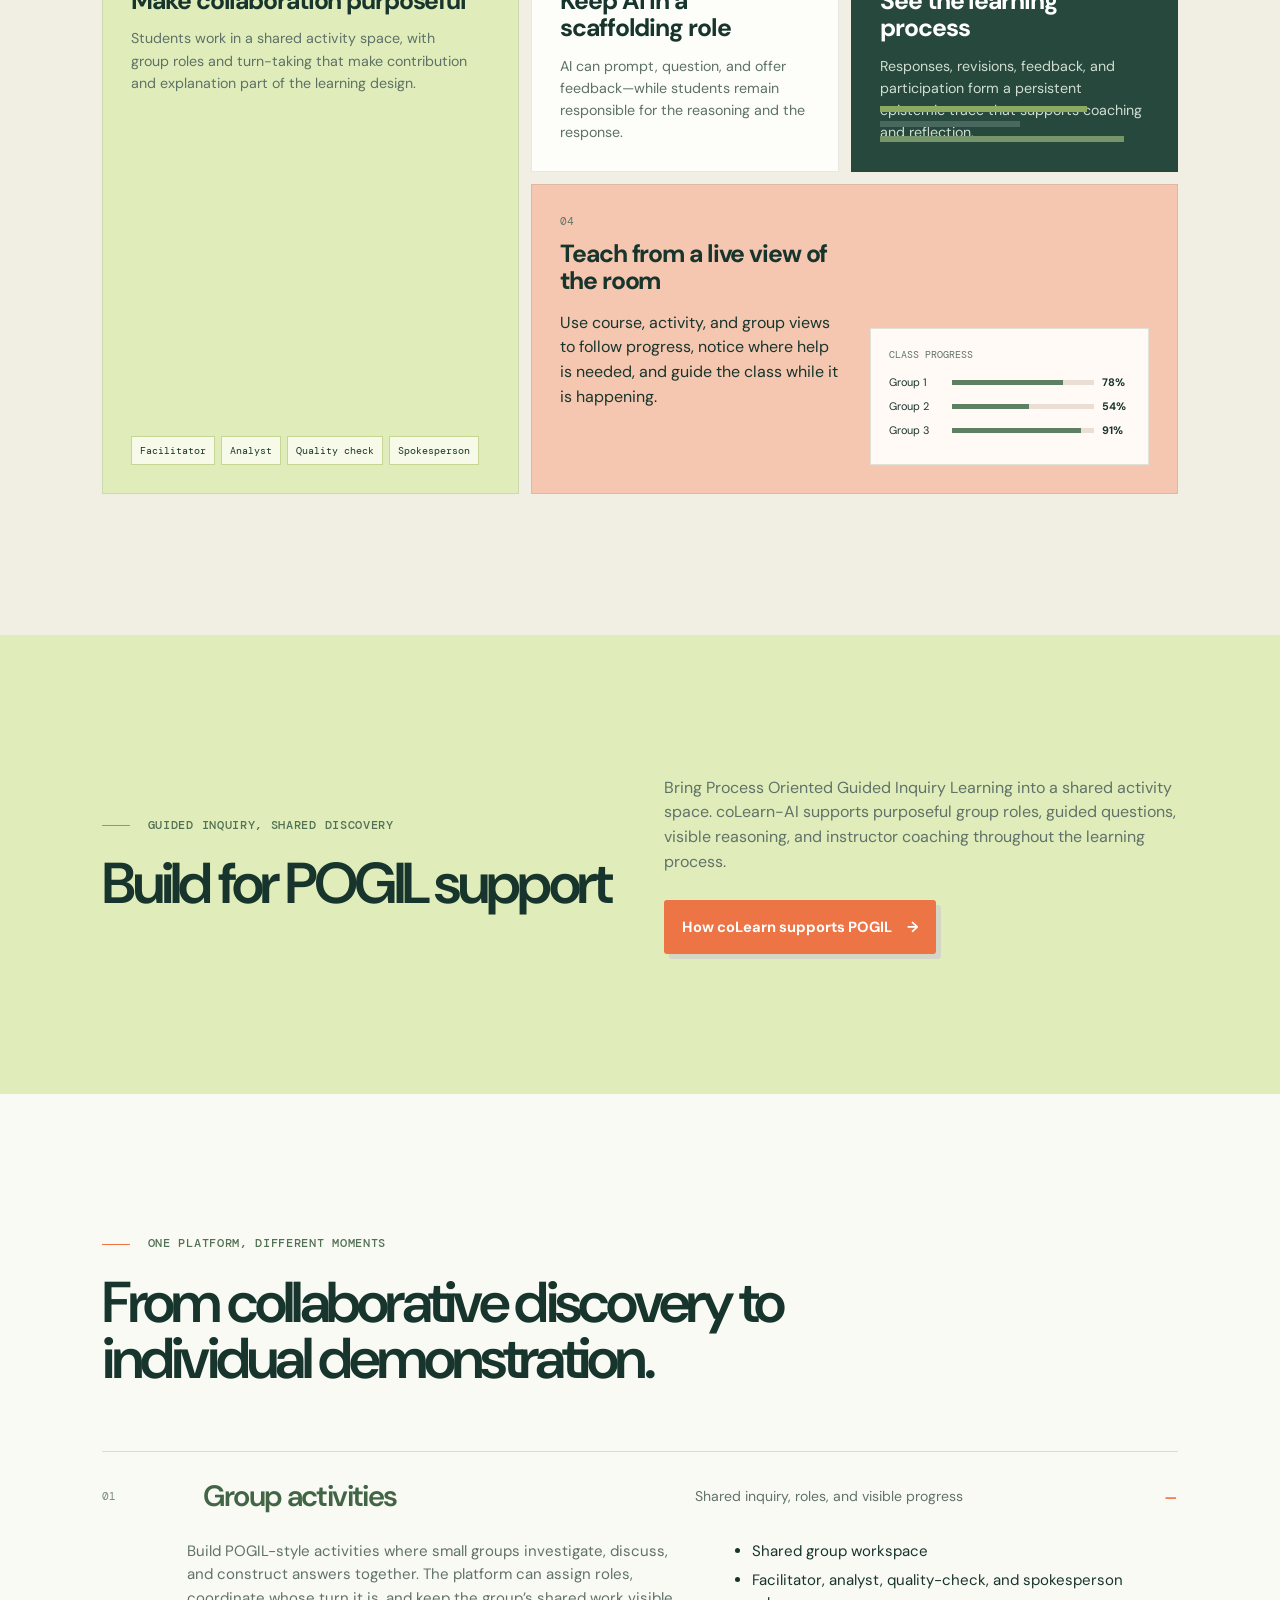
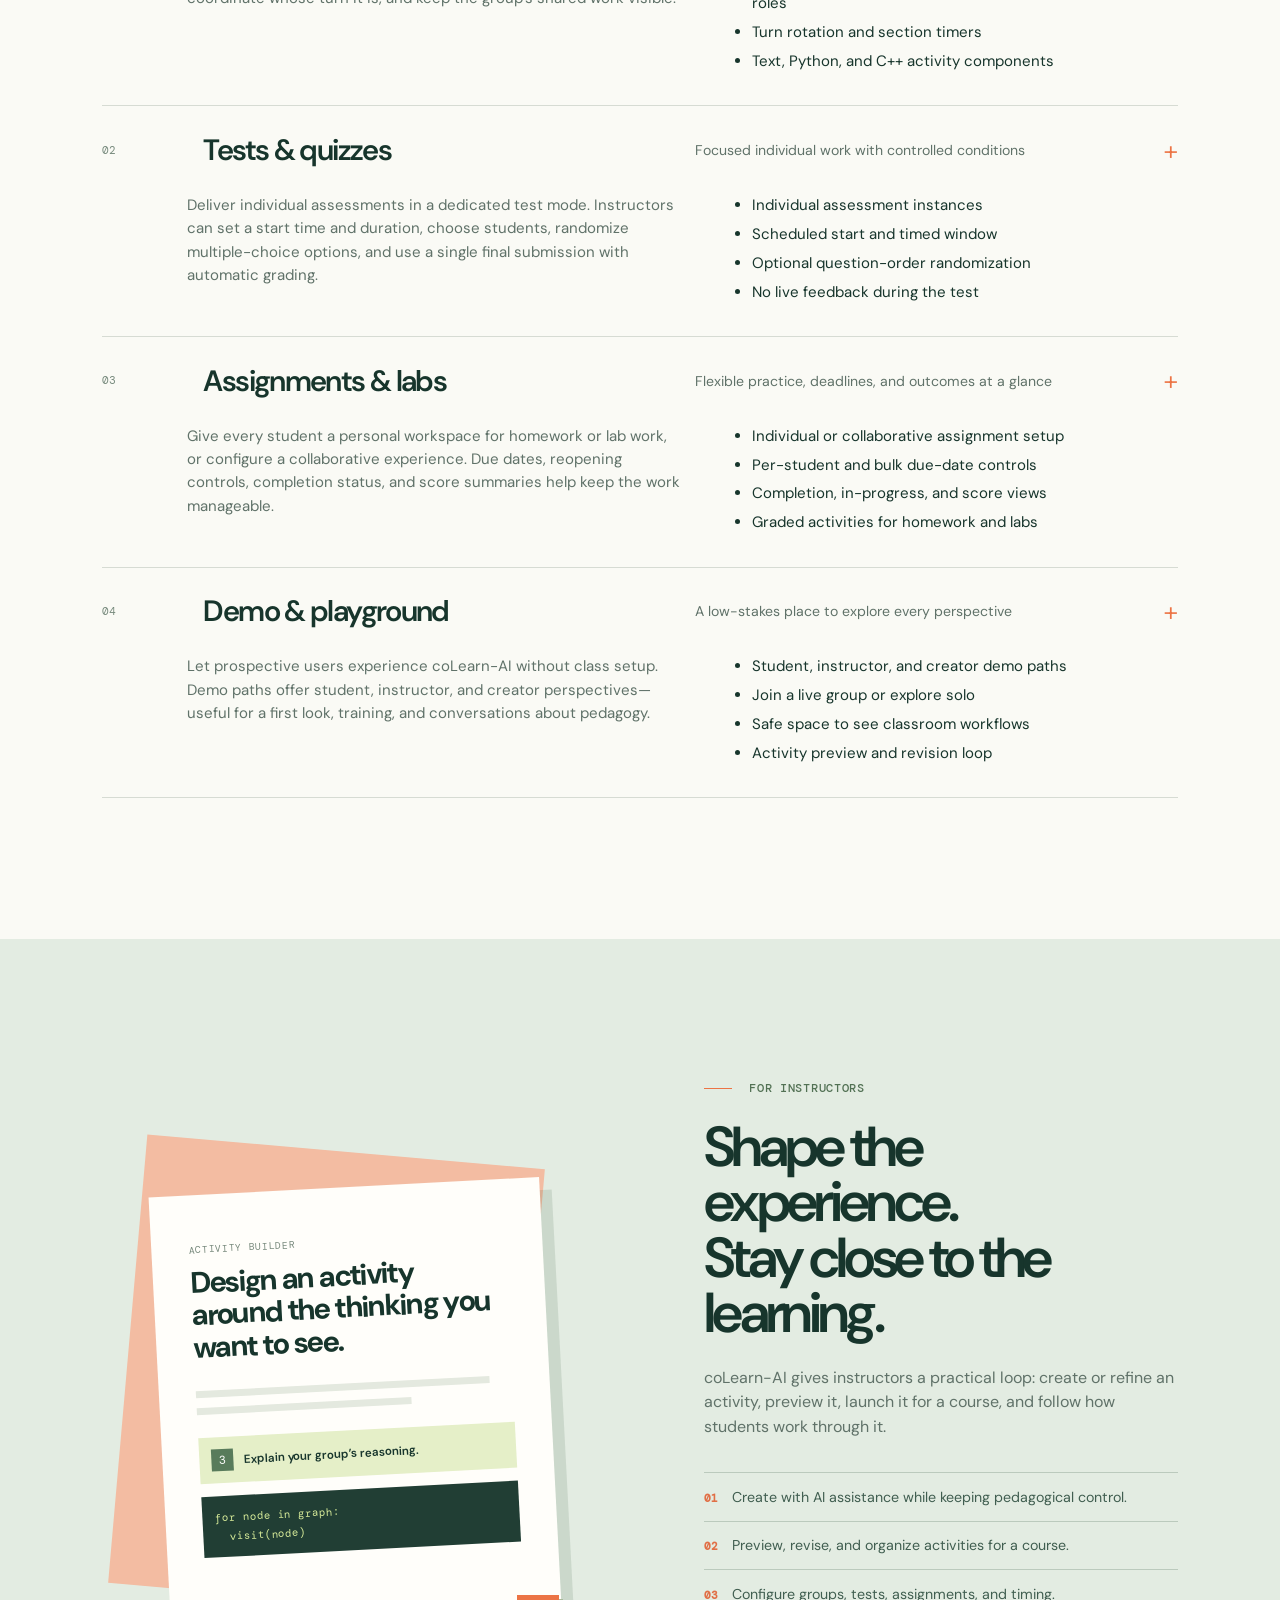
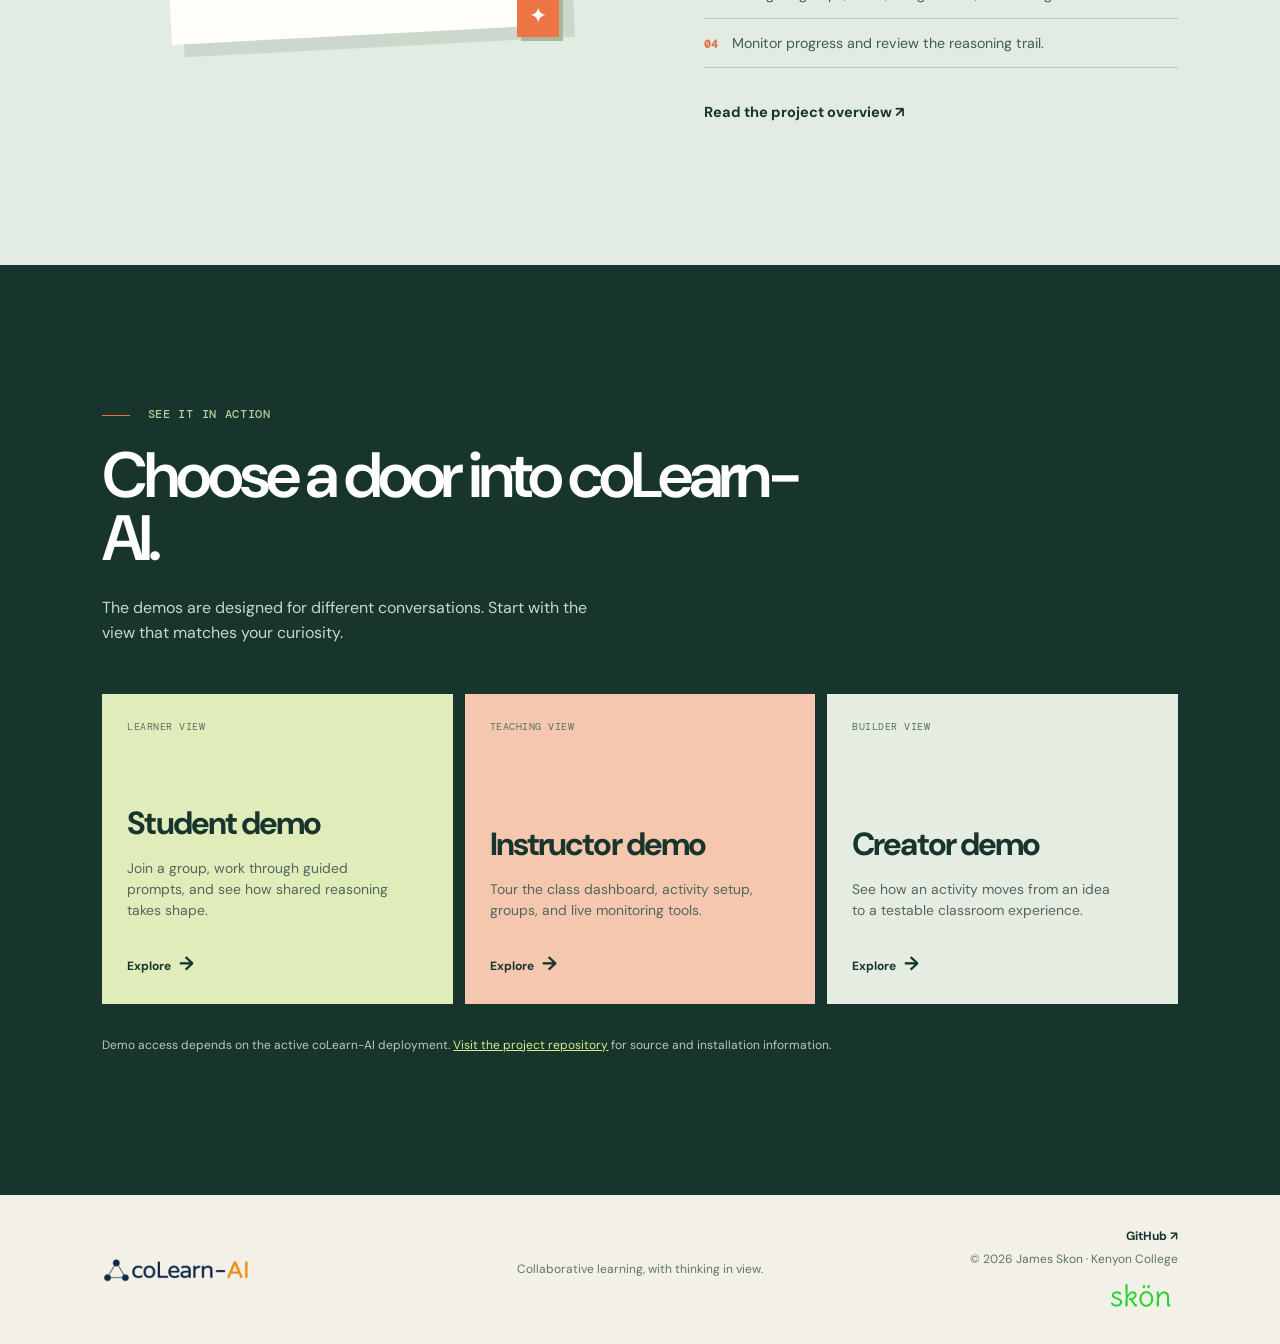
==== commit 377d55b7: "Add POGIL support page and homepage link" ====
--- a/index.html
+++ b/index.html
@@ -67,6 +67,11 @@
         </div>
       </section>
 
+      <section id="pogil" class="pogil-callout section">
+        <div><p class="eyebrow"><span></span> Guided inquiry, shared discovery</p><h2>Build for POGIL support</h2></div>
+        <div><p>Bring Process Oriented Guided Inquiry Learning into a shared activity space. coLearn-AI supports purposeful group roles, guided questions, visible reasoning, and instructor coaching throughout the learning process.</p><a class="button button-primary" href="pogil.html">How coLearn supports POGIL <span aria-hidden="true">→</span></a></div>
+      </section>
+
       <section id="learning-modes" class="modes section">
         <div class="modes-heading"><p class="eyebrow"><span></span> One platform, different moments</p><h2>From collaborative discovery to individual demonstration.</h2></div>
         <div class="mode-list">
--- a/styles.css
+++ b/styles.css
@@ -1 +1,4 @@
 :root{--ink:#17352c;--muted:#607269;--paper:#fbfbf7;--cream:#f1eee3;--lime:#d8ed8b;--orange:#ec7445;--line:#d6dbd3;--mono:'DM Mono',monospace;--sans:'DM Sans',sans-serif;--serif:'Playfair Display',serif}*{box-sizing:border-box}html{scroll-behavior:smooth}body{margin:0;background:var(--paper);color:var(--ink);font-family:var(--sans);font-size:16px;line-height:1.55}.skip-link{position:absolute;left:-999px}.skip-link:focus{left:1rem;top:1rem;z-index:99;background:#fff;padding:.5rem 1rem}.site-header{height:78px;padding:0 clamp(1.25rem,5vw,6rem);display:flex;align-items:center;justify-content:space-between;border-bottom:1px solid #e5e7e1;position:relative;background:rgba(251,251,247,.94);z-index:4}.brand{display:inline-flex;align-items:center;gap:.37rem;color:var(--ink);font-size:1.25rem;font-weight:700;letter-spacing:-.06em;text-decoration:none}.brand-mark{font-family:var(--serif);font-size:1.65rem;font-style:italic;letter-spacing:-.2em;margin-right:.25rem;color:#527154}.accent{color:var(--orange)}.main-nav{display:flex;align-items:center;gap:clamp(1rem,2.3vw,2.2rem)}.main-nav a{color:var(--ink);font-size:.87rem;font-weight:600;text-decoration:none}.main-nav a:not(.nav-cta):hover,.text-link:hover,footer a:hover{color:var(--orange)}.nav-cta{padding:.58rem .88rem;background:var(--ink);color:#fff!important;border-radius:3px}.menu-button{display:none}.section{padding:clamp(5rem,11vw,10rem) clamp(1.25rem,8vw,10rem)}.hero{min-height:calc(100vh - 78px);padding:clamp(4rem,9vw,8.5rem) clamp(1.25rem,8vw,10rem) clamp(4rem,7vw,7rem);display:grid;grid-template-columns:minmax(300px,.9fr) minmax(440px,1.1fr);gap:clamp(3rem,8vw,10rem);align-items:center;overflow:hidden}.eyebrow{font-family:var(--mono);font-size:.72rem;font-weight:500;letter-spacing:.06em;text-transform:uppercase;color:#527154;margin:0 0 1.35rem}.eyebrow span{display:inline-block;width:28px;height:1px;background:var(--orange);vertical-align:middle;margin-right:.6rem}.hero h1,.section h2{font-size:clamp(3.15rem,5.5vw,6rem);font-weight:600;line-height:.98;letter-spacing:-.065em;margin:0;max-width:700px}.hero h1 em,.statement em{font-family:var(--serif);font-weight:600}.hero-text{max-width:560px;font-size:1.13rem;color:var(--muted);margin:1.8rem 0 2.2rem}.hero-actions{display:flex;align-items:center;gap:1.6rem}.button{display:inline-flex;gap:.9rem;align-items:center;text-decoration:none;font-size:.92rem;font-weight:700;padding:.95rem 1.15rem;border-radius:3px}.button-primary{background:var(--orange);color:#fff;box-shadow:5px 5px 0 #d4d6c6}.text-link{font-weight:700;color:var(--ink);text-decoration:none;font-size:.91rem}.hero-visual{min-height:440px;position:relative;display:flex;align-items:center;justify-content:center}.orb{position:absolute;border-radius:50%;filter:blur(1px)}.orb-one{width:360px;height:360px;background:#e0ecc1;right:-50px;top:5px}.orb-two{width:210px;height:210px;background:#f4c4a9;left:-35px;bottom:-25px}.activity-window{width:min(100%,585px);position:relative;background:#fff;border:1px solid #ced8d1;box-shadow:14px 16px 0 rgba(92,116,90,.13);z-index:1}.window-top{height:45px;background:#f5f6ef;border-bottom:1px solid #dce2da;display:flex;align-items:center;padding:0 14px;gap:13px;color:#577064;font-family:var(--mono);font-size:.62rem}.dots{display:flex;gap:4px}.dots i{width:7px;height:7px;border-radius:50%;background:#b6c2b8}.dots i:nth-child(1){background:var(--orange)}.window-top b{margin-left:auto;color:#d85b31;font-weight:500}.window-body{display:flex;min-height:300px}.activity-side{width:56px;padding:27px 15px;border-right:1px solid #e5eae3;display:grid;grid-auto-rows:15px;gap:17px}.activity-side span{height:4px;background:#dce5dc}.activity-side .active-line{background:#eb7951}.question-area{padding:26px 30px;flex:1}.micro-label{font-family:var(--mono);font-size:.61rem;letter-spacing:.07em;color:#75877a;margin:0 0:10px}.question-area h2{font-size:1.45rem;line-height:1.2;letter-spacing:-.04em;margin:0 0 21px;max-width:390px}.response-card{display:flex;gap:10px;align-items:flex-start;border:1px solid #e0e7df;border-left:3px solid #88a873;padding:10px;margin-top:9px;font-size:.74rem;color:#466154}.response-card p{margin:1px 0}.response-card.fading{border-left-color:#ddd;color:#839187}.avatar{width:22px;height:22px;border-radius:50%;color:#fff;display:grid;place-items:center;flex:0 0 auto;font-size:.6rem;font-weight:700}.a1{background:#648b65}.a2{background:#d28d6f}.check{margin-left:auto;color:#5d9353;font-weight:bold}.ai-nudge{position:absolute;display:flex;gap:10px;width:270px;right:-35px;bottom:-53px;padding:13px;background:var(--ink);color:white;box-shadow:8px 8px 0 #cddab7;font-size:.68rem}.ai-nudge>span{color:var(--lime);font-size:1.15rem}.ai-nudge b{font-size:.7rem}.ai-nudge p{margin:2px 0 0;color:#d4ded3}.floating-progress{position:absolute;z-index:2;left:-40px;top:67px;display:flex;align-items:center;gap:9px;background:#fff;padding:10px 13px;border:1px solid #dce3d8;box-shadow:5px 5px 0 #e5ebdc;font-size:.66rem}.floating-progress small{display:block;color:#7d8e82}.floating-progress strong{font-family:var(--mono);margin-left:7px;font-size:.69rem}.pulse{width:8px;height:8px;border-radius:50%;background:#75a568}.statement{padding:clamp(3.5rem,7vw,6rem) 1.25rem;background:var(--ink);color:#fff;text-align:center}.statement p{font-size:clamp(1.65rem,3.2vw,3rem);letter-spacing:-.045em;margin:0}.statement em{color:var(--lime)}.platform{background:var(--cream)}.section-intro{display:grid;grid-template-columns:.75fr 1.25fr 1fr;gap:2rem;align-items:end;margin-bottom:3.5rem}.section-intro .eyebrow{margin-bottom:.55rem}.section-intro h2{font-size:clamp(2.4rem,4vw,4.25rem)}.section-intro>p:last-child{font-size:1rem;color:var(--muted);max-width:370px;margin:0}.feature-grid{display:grid;grid-template-columns:1.15fr .85fr .9fr;gap:12px}.feature-card{min-height:315px;padding:28px;background:#fdfdf9;border:1px solid rgba(23,53,44,.1);position:relative}.feature-large{grid-row:span 2;min-height:640px;background:#e0edbb}.feature-dark{background:#27483d;color:white}.feature-wide{grid-column:span 2;min-height:310px;display:grid;grid-template-columns:1fr 1fr;gap:2rem;background:#f5c7b1}.feature-icon{font-family:var(--serif);font-size:2rem;width:43px;height:43px;display:grid;place-items:center;border:1px solid currentColor;margin-bottom:2.8rem}.icon-collab{background:var(--ink);color:#e0edbb;border:0}.icon-ai{color:#e86e45;border:0;background:#fbe2d7}.card-number{font-family:var(--mono);font-size:.67rem;margin:0 0 .65rem;color:#61756b}.feature-dark .card-number{color:#b8cd8f}.feature-card h3{font-size:1.55rem;line-height:1.1;letter-spacing:-.045em;margin:.2rem 0 .85rem}.feature-card>p:not(.card-number){font-size:.89rem;color:#5e7167;max-width:340px;margin:0}.feature-dark>p:not(.card-number){color:#d1ddd3}.role-row{position:absolute;left:28px;right:28px;bottom:28px;display:flex;gap:6px;flex-wrap:wrap}.role-row span{padding:.38rem .5rem;background:#f7fae9;font-size:.61rem;font-family:var(--mono);border:1px solid #c5d695}.trace-lines{position:absolute;left:28px;right:28px;bottom:29px;display:grid;gap:9px}.trace-lines span{height:6px;background:#49685e}.trace-lines span:nth-child(1){width:77%;background:#8ba95f}.trace-lines span:nth-child(2){width:52%}.trace-lines span:nth-child(3){width:91%;background:#76956b}.mini-dashboard{align-self:end;background:#fffaf5;padding:18px;border:1px solid rgba(23,53,44,.13)}.mini-dashboard p{font-family:var(--mono);font-size:.61rem;margin:0 0 12px;color:#607269}.mini-dashboard div{display:grid;grid-template-columns:55px 1fr 28px;gap:8px;align-items:center;font-size:.68rem;margin:7px 0}.mini-dashboard i{height:5px;background:#eaded5;position:relative}.mini-dashboard i:after{content:'';position:absolute;left:0;top:0;bottom:0;width:var(--fill);background:#5d8063}.modes{background:#fafaf5}.modes-heading{max-width:800px;margin-bottom:4rem}.modes-heading h2{font-size:clamp(2.5rem,4.5vw,4.9rem)}.mode-list{border-top:1px solid var(--line)}.mode{border-bottom:1px solid var(--line)}.mode-trigger{width:100%;display:grid;grid-template-columns:85px minmax(210px,1fr) minmax(220px,.9fr) 38px;align-items:center;gap:1rem;padding:1.55rem 0;background:none;border:0;color:var(--ink);font-family:var(--sans);text-align:left;cursor:pointer}.mode-index{font-family:var(--mono);font-size:.71rem;color:#778a7d}.mode-title{font-size:clamp(1.45rem,2.3vw,2.1rem);font-weight:600;letter-spacing:-.055em}.mode-summary{color:var(--muted);font-size:.88rem}.mode-plus{justify-self:end;font-size:1.7rem;font-weight:300;color:var(--orange)}.mode-detail{display:grid;grid-template-columns:1.1fr .9fr;gap:3rem;padding:0 38px 2rem 85px;color:var(--muted);font-size:.94rem}.mode-detail p{margin:0}.mode-detail ul{margin:0;padding-left:1.2rem;color:var(--ink);display:grid;gap:.35rem}.mode.open .mode-trigger{color:#426545}.instructors{display:grid;grid-template-columns:1fr 1fr;gap:clamp(3rem,10vw,13rem);align-items:center;background:#e3ece2}.instructor-copy h2{font-size:clamp(2.7rem,4.4vw,4.8rem)}.instructor-copy>p:not(.eyebrow){color:var(--muted);max-width:520px;margin:1.6rem 0}.check-list{border-top:1px solid #bbcabd;margin:2rem 0}.check-list p{border-bottom:1px solid #bbcabd;margin:0;padding:.8rem 0;color:#405e50;font-size:.89rem}.check-list b{font-family:var(--mono);color:#e16f46;font-size:.68rem;margin-right:.65rem}.instructor-art{height:510px;position:relative}.paper{position:absolute;z-index:2;inset:40px 25px 22px 58px;background:#fffefa;padding:37px;box-shadow:12px 13px 0 rgba(69,105,78,.15);transform:rotate(-3deg)}.paper-back{z-index:1;background:#f3bca2;inset:4px 50px 56px 25px;transform:rotate(5deg);box-shadow:none}.paper h3{font-size:1.85rem;letter-spacing:-.055em;line-height:1.1;margin:.5rem 0 1.7rem;max-width:340px}.paper-line{height:7px;background:#e4e9df;margin:10px 0;width:68%}.paper-line.long{width:93%}.paper-question{margin-top:23px;padding:12px;background:#e5efc8;display:flex;align-items:center;gap:10px}.paper-question span{font-family:var(--mono);font-size:.72rem;width:22px;height:22px;background:#587b5b;color:white;display:grid;place-items:center}.paper-question p{margin:0;font-size:.73rem;font-weight:600}.paper-code{margin-top:13px;padding:12px;background:#213e34;color:#d7eb99;font-family:var(--mono);font-size:.67rem;line-height:1.7}.cursor{position:absolute;z-index:3;right:17px;bottom:20px;width:42px;height:42px;background:var(--orange);color:#fff;display:grid;place-items:center;font-size:1.4rem;box-shadow:4px 4px 0 #a9b99a}.demo{background:var(--ink);color:white}.demo .eyebrow{color:#b4cb9d}.demo h2{max-width:750px;font-size:clamp(2.7rem,5vw,5.5rem)}.demo-lede{color:#c9d6cd;max-width:500px;margin:1.6rem 0 3rem}.demo-grid{display:grid;grid-template-columns:repeat(3,1fr);gap:12px}.demo-card{min-height:310px;padding:25px;display:flex;flex-direction:column;text-decoration:none;color:var(--ink);transition:transform .2s}.demo-card:hover{transform:translateY(-6px)}.demo-student{background:#e0edbb}.demo-instructor{background:#f5c7af}.demo-creator{background:#e5ece2}.demo-tag{font-family:var(--mono);font-size:.62rem;letter-spacing:.05em;color:#577160}.demo-card h3{font-size:2rem;letter-spacing:-.06em;margin:auto 0 .6rem}.demo-card p{font-size:.87rem;line-height:1.5;margin:0;color:#51675c;max-width:270px}.demo-arrow{font-size:.75rem;font-weight:bold;margin-top:1.8rem}.demo-arrow b{font-size:1.2rem;margin-left:.3rem}.demo-note{margin:2rem 0 0;color:#b9c9bc;font-size:.75rem}.demo-note a{color:var(--lime)}footer{padding:2rem clamp(1.25rem,8vw,10rem);display:grid;grid-template-columns:1fr 1fr 1fr;align-items:center;gap:1rem;background:#f2f0e7;color:#617267;font-size:.75rem}footer p{margin:0;text-align:center}footer div{text-align:right;display:flex;flex-direction:column;gap:.25rem}footer a{color:var(--ink);text-decoration:none;font-weight:700}@media(max-width:950px){.hero{grid-template-columns:1fr;min-height:auto}.hero-copy{max-width:700px}.hero-visual{margin-top:1rem}.section-intro{grid-template-columns:1fr 1.3fr}.section-intro>p:last-child{grid-column:2}.feature-grid{grid-template-columns:1fr 1fr}.feature-large{grid-row:span 1;min-height:430px}.feature-dark{min-height:430px}.feature-wide{grid-column:span 2}.instructors{grid-template-columns:1fr;gap:2rem}.instructor-art{max-width:600px;width:100%}.demo-grid{grid-template-columns:1fr}.demo-card{min-height:220px}.demo-card h3{margin-top:2.5rem}.main-nav{gap:1rem}}@media(max-width:650px){.site-header{height:64px}.menu-button{display:block;background:none;border:0;color:var(--ink);font-family:var(--mono);font-size:.7rem;text-transform:uppercase}.main-nav{display:none;position:absolute;top:63px;left:0;right:0;background:var(--paper);padding:1.2rem 1.25rem 1.5rem;border-bottom:1px solid var(--line);flex-direction:column;align-items:flex-start}.main-nav.is-open{display:flex}.hero{padding-top:3.2rem}.hero-visual{min-height:350px;transform:scale(.86);transform-origin:center}.floating-progress{left:-5px}.ai-nudge{right:-10px}.section{padding:4.3rem 1.25rem}.section-intro{display:block}.section-intro h2{margin-bottom:1.3rem}.feature-grid{grid-template-columns:1fr}.feature-large,.feature-dark{min-height:350px}.feature-wide{grid-column:auto;display:block}.mini-dashboard{margin-top:1.8rem}.mode-trigger{grid-template-columns:42px 1fr 25px;gap:.6rem;padding:1.25rem 0}.mode-summary{display:none}.mode-detail{display:block;padding:0 .1rem 1.4rem 42px;font-size:.87rem}.mode-detail ul{margin-top:1rem}.instructor-art{height:370px}.paper{inset:25px 12px 16px 30px;padding:26px}.paper h3{font-size:1.35rem}.paper-back{inset:2px 30px 35px 13px}.demo h2{font-size:2.65rem}footer{grid-template-columns:1fr;gap:.75rem}footer p,footer div{text-align:left}.hero-actions{gap:1rem;flex-wrap:wrap}}
+
+/* POGIL overview and detail page */
+.pogil-callout{display:grid;grid-template-columns:1fr 1fr;gap:3rem;align-items:center;background:#e0edbb}.pogil-callout h2{font-size:clamp(2.5rem,4.5vw,4.5rem)}.pogil-callout p:not(.eyebrow){color:var(--muted);margin:0 0 1.6rem}.pogil-page h1{font-size:clamp(2.8rem,6vw,5.5rem);line-height:1.05;letter-spacing:-.055em;margin:0 0 1.8rem}.pogil-intro{max-width:1100px;padding-bottom:4rem}.pogil-intro .eyebrow{margin-top:3rem}.pogil-intro>p:last-child{max-width:750px}.pogil-lede{font-size:1.3rem;color:var(--muted);max-width:750px}.pogil-page p a{color:var(--ink);text-underline-offset:3px}.pogil-page .section h2{font-size:clamp(2.2rem,4vw,3.8rem);max-width:850px;line-height:1.08;margin-bottom:2rem}.pogil-support{background:var(--cream)}.pogil-grid{display:grid;grid-template-columns:repeat(2,minmax(0,1fr));gap:1rem}.pogil-grid article{padding:2rem;background:var(--paper);border:1px solid var(--line)}.pogil-page h3{font-size:1.35rem;line-height:1.2;margin:.5rem 0 1rem}.pogil-grid article>p:last-child{color:var(--muted);margin-bottom:0}.pogil-example>p,.pogil-next>p{max-width:750px}.pogil-steps{display:grid;grid-template-columns:repeat(3,minmax(0,1fr));gap:2.5rem;padding-left:1.3rem;margin:3rem 0}.pogil-steps li::marker{color:var(--orange);font-family:var(--mono);font-weight:500}.pogil-next{background:#e0edbb}.pogil-resources{margin-top:2rem;font-size:.9rem}@media(max-width:700px){.pogil-callout,.pogil-grid,.pogil-steps{grid-template-columns:1fr}.pogil-callout{gap:1.5rem}.pogil-grid article{padding:1.5rem}.pogil-steps{gap:1rem}}
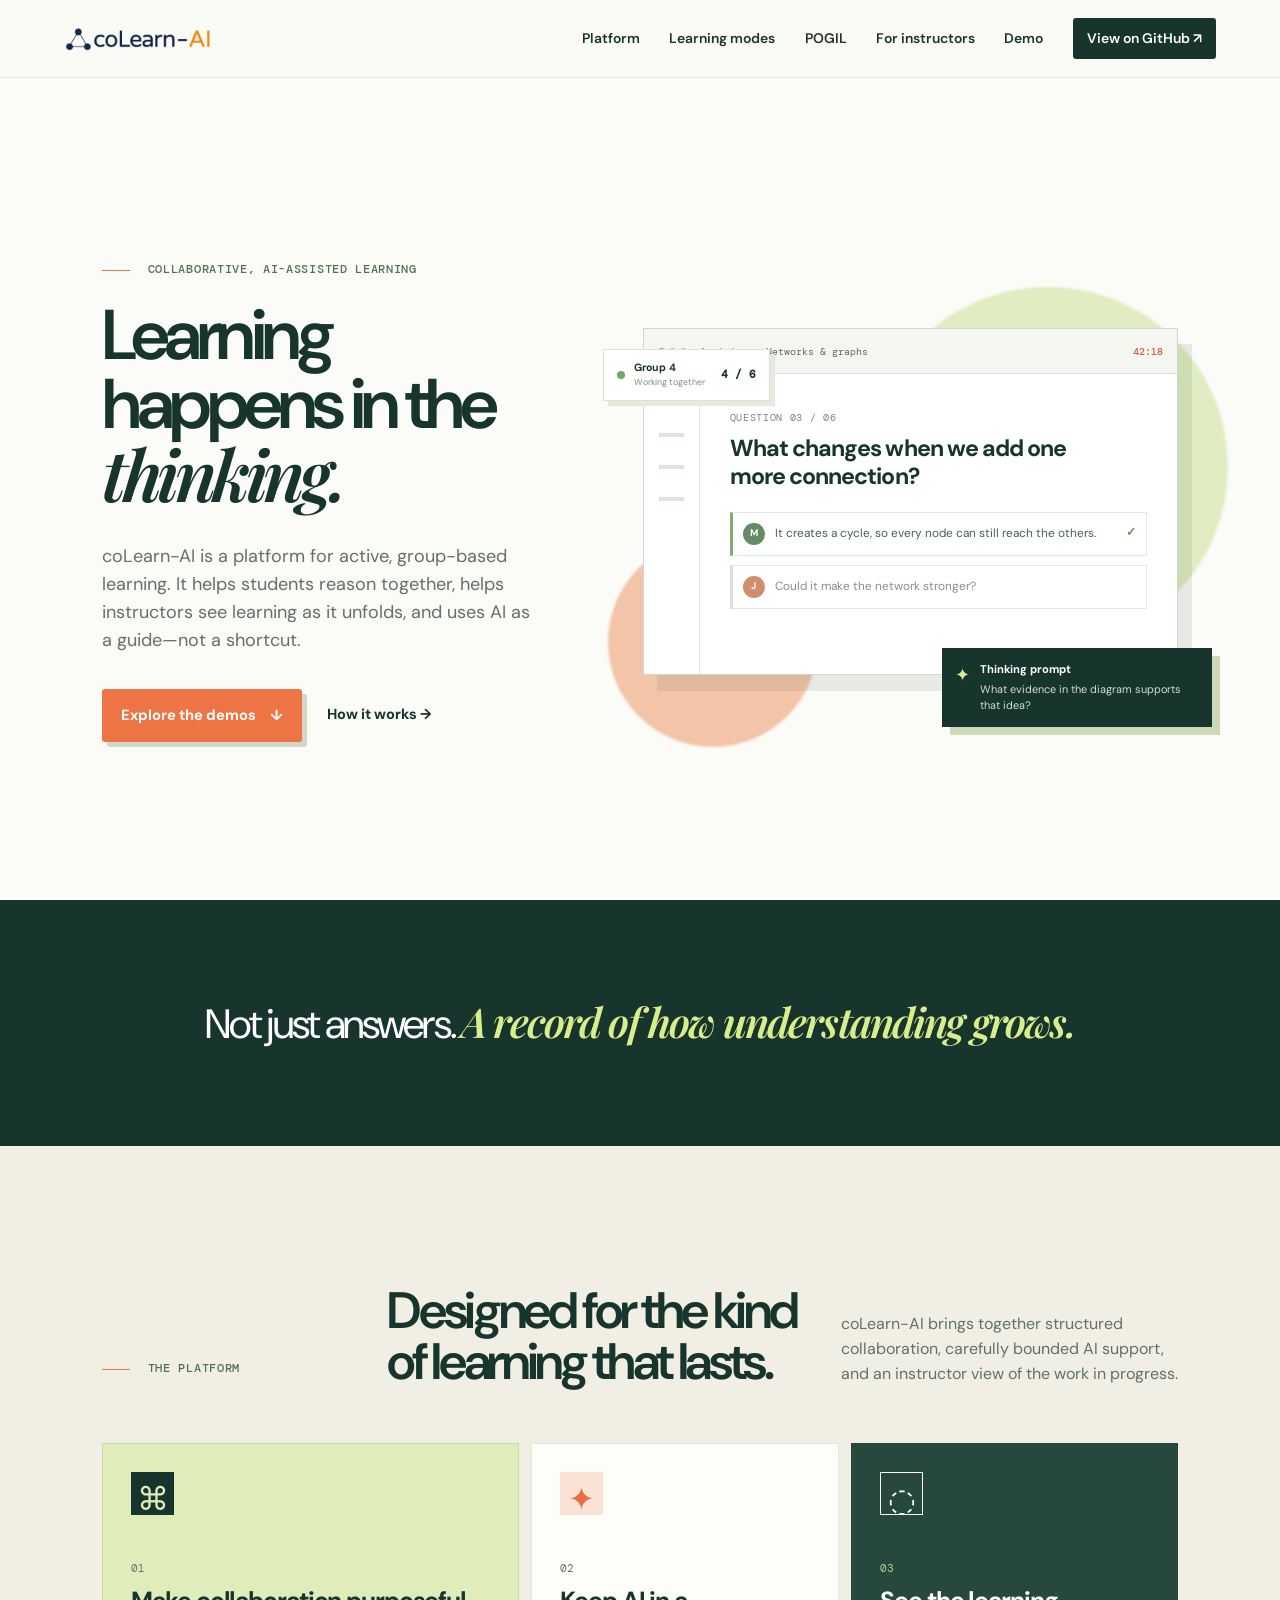
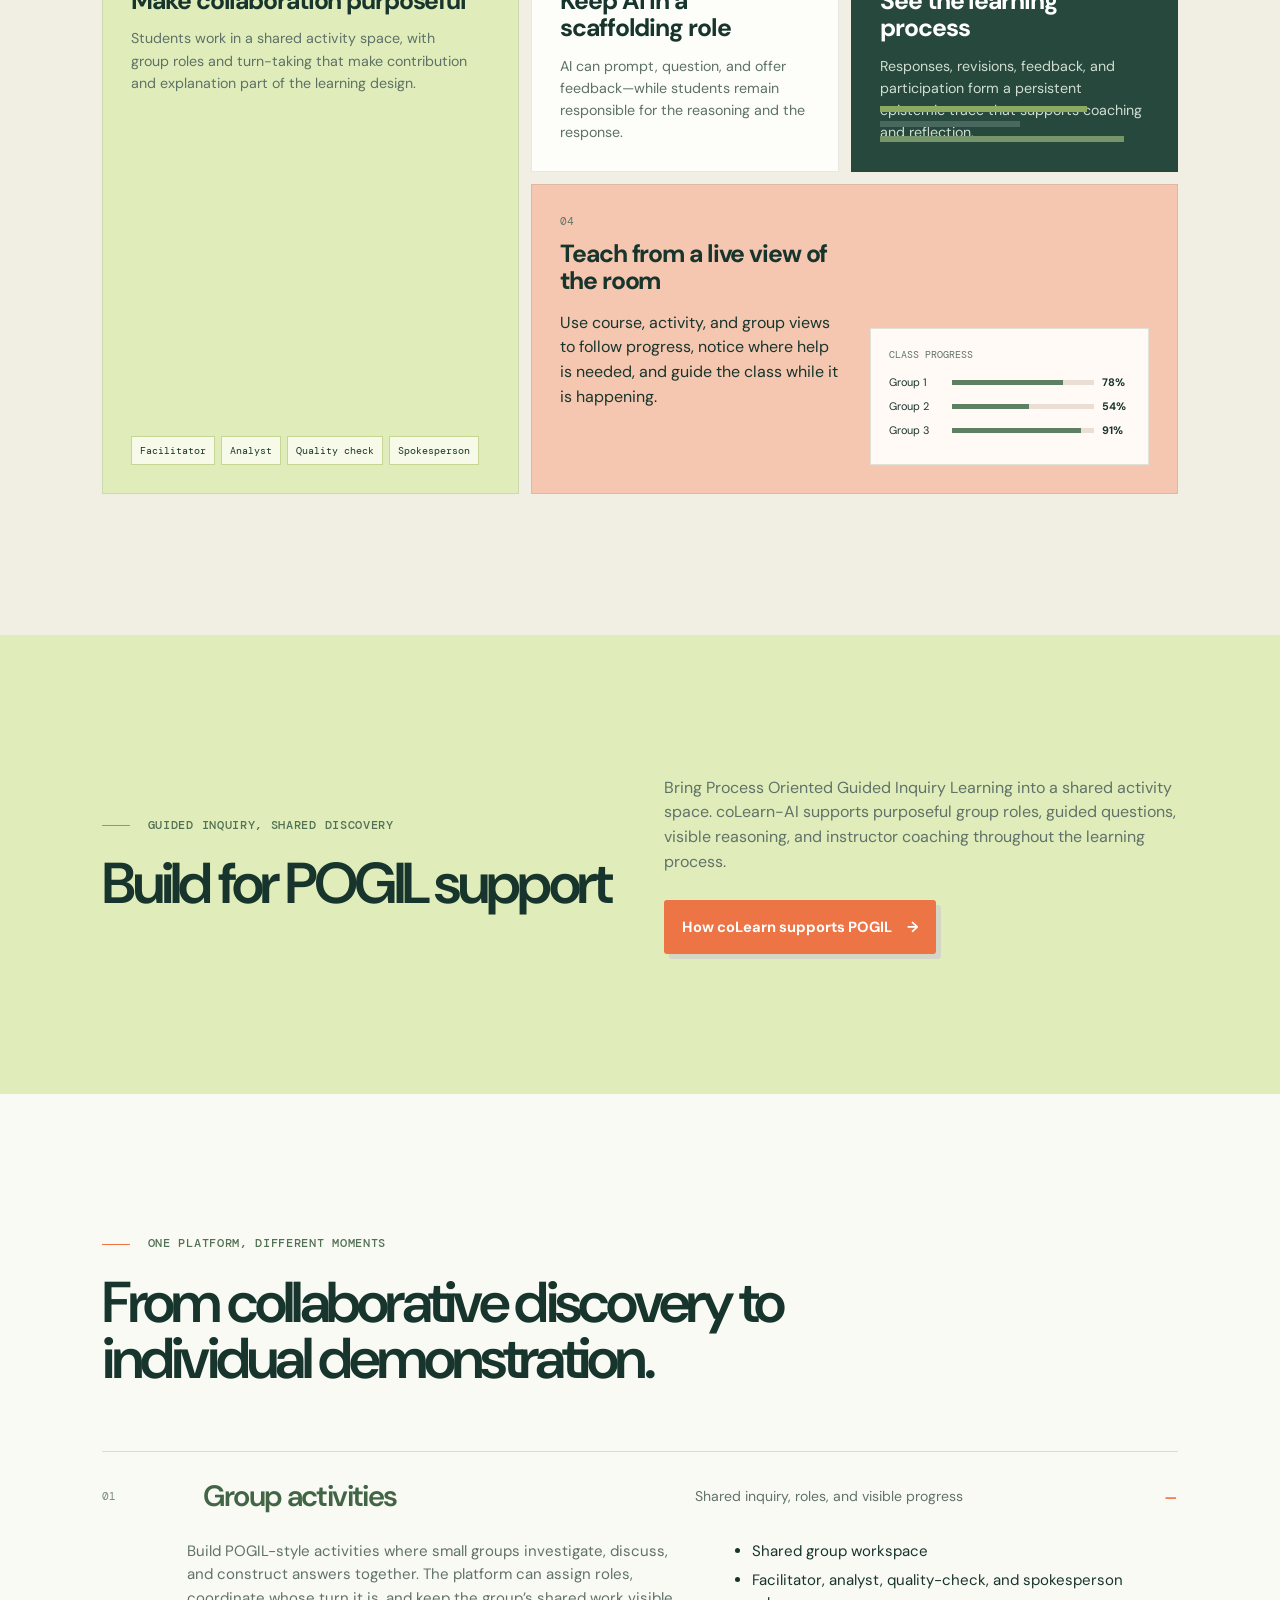
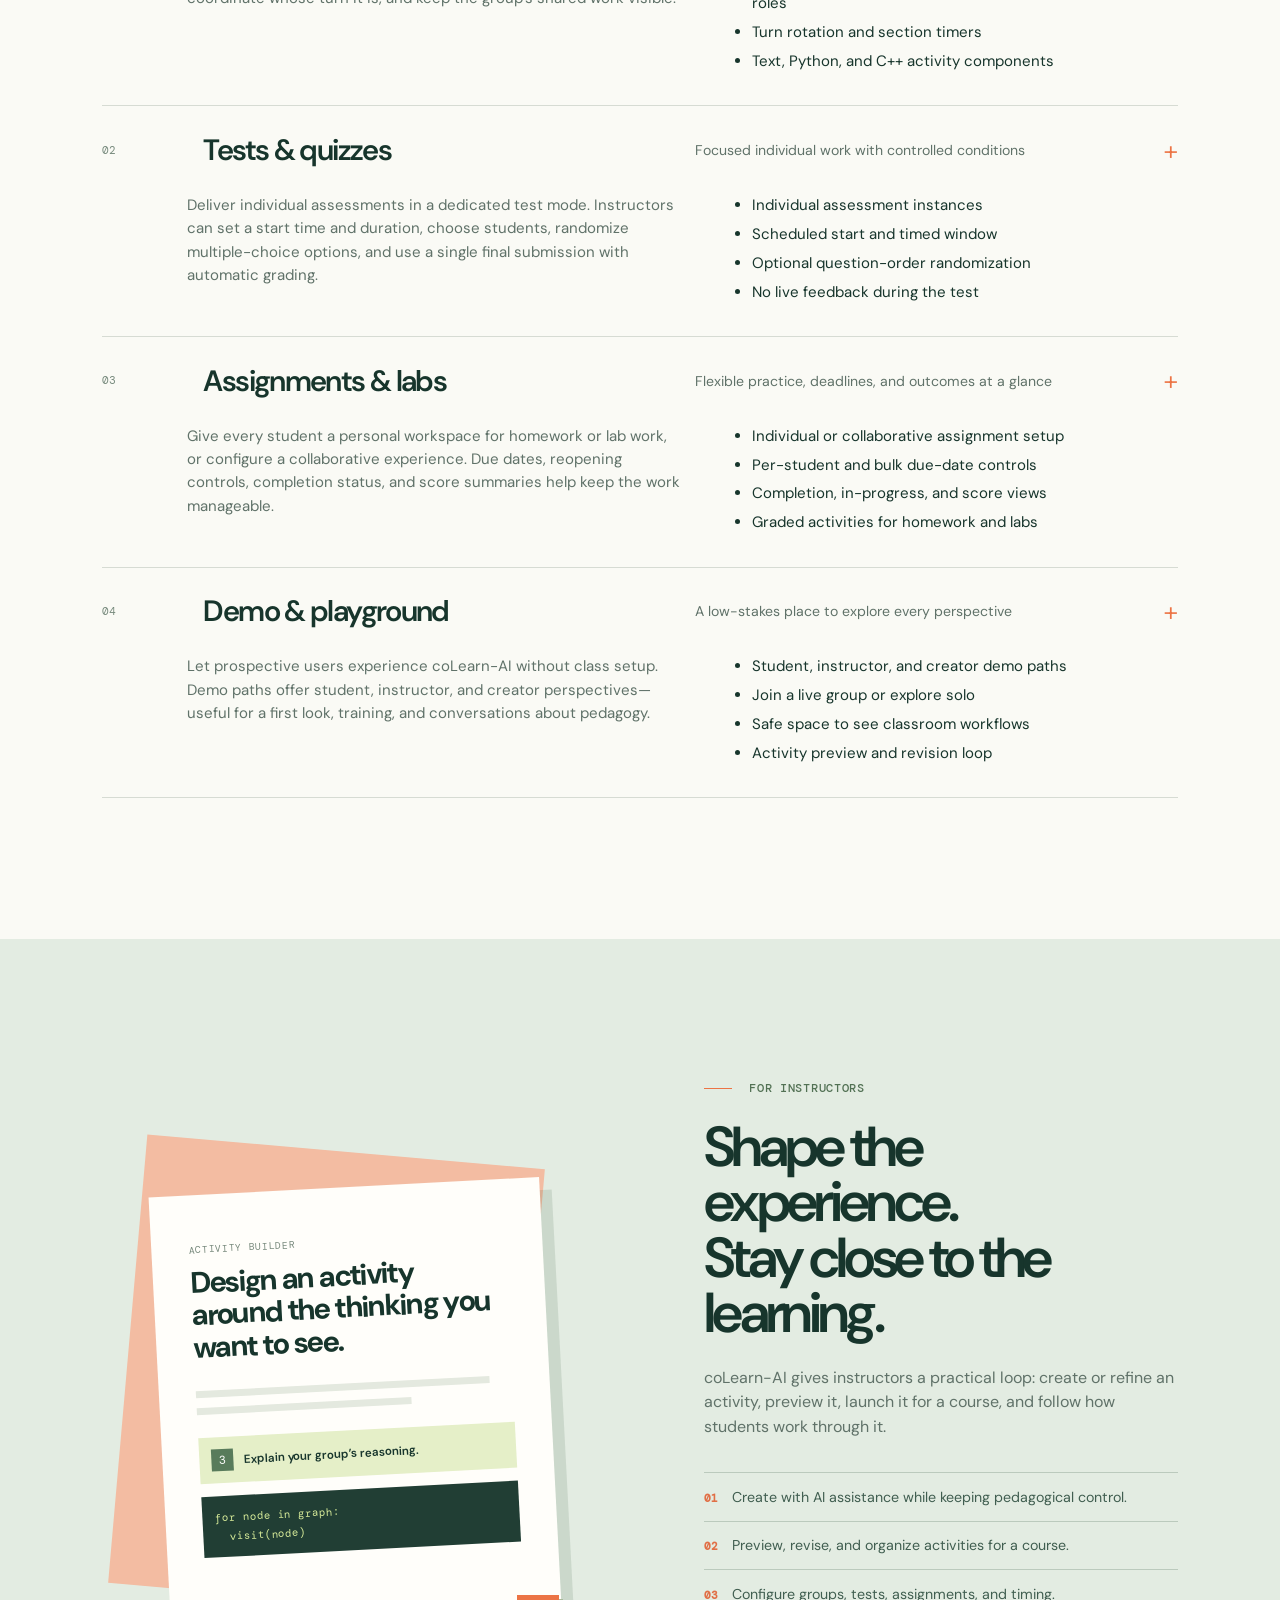
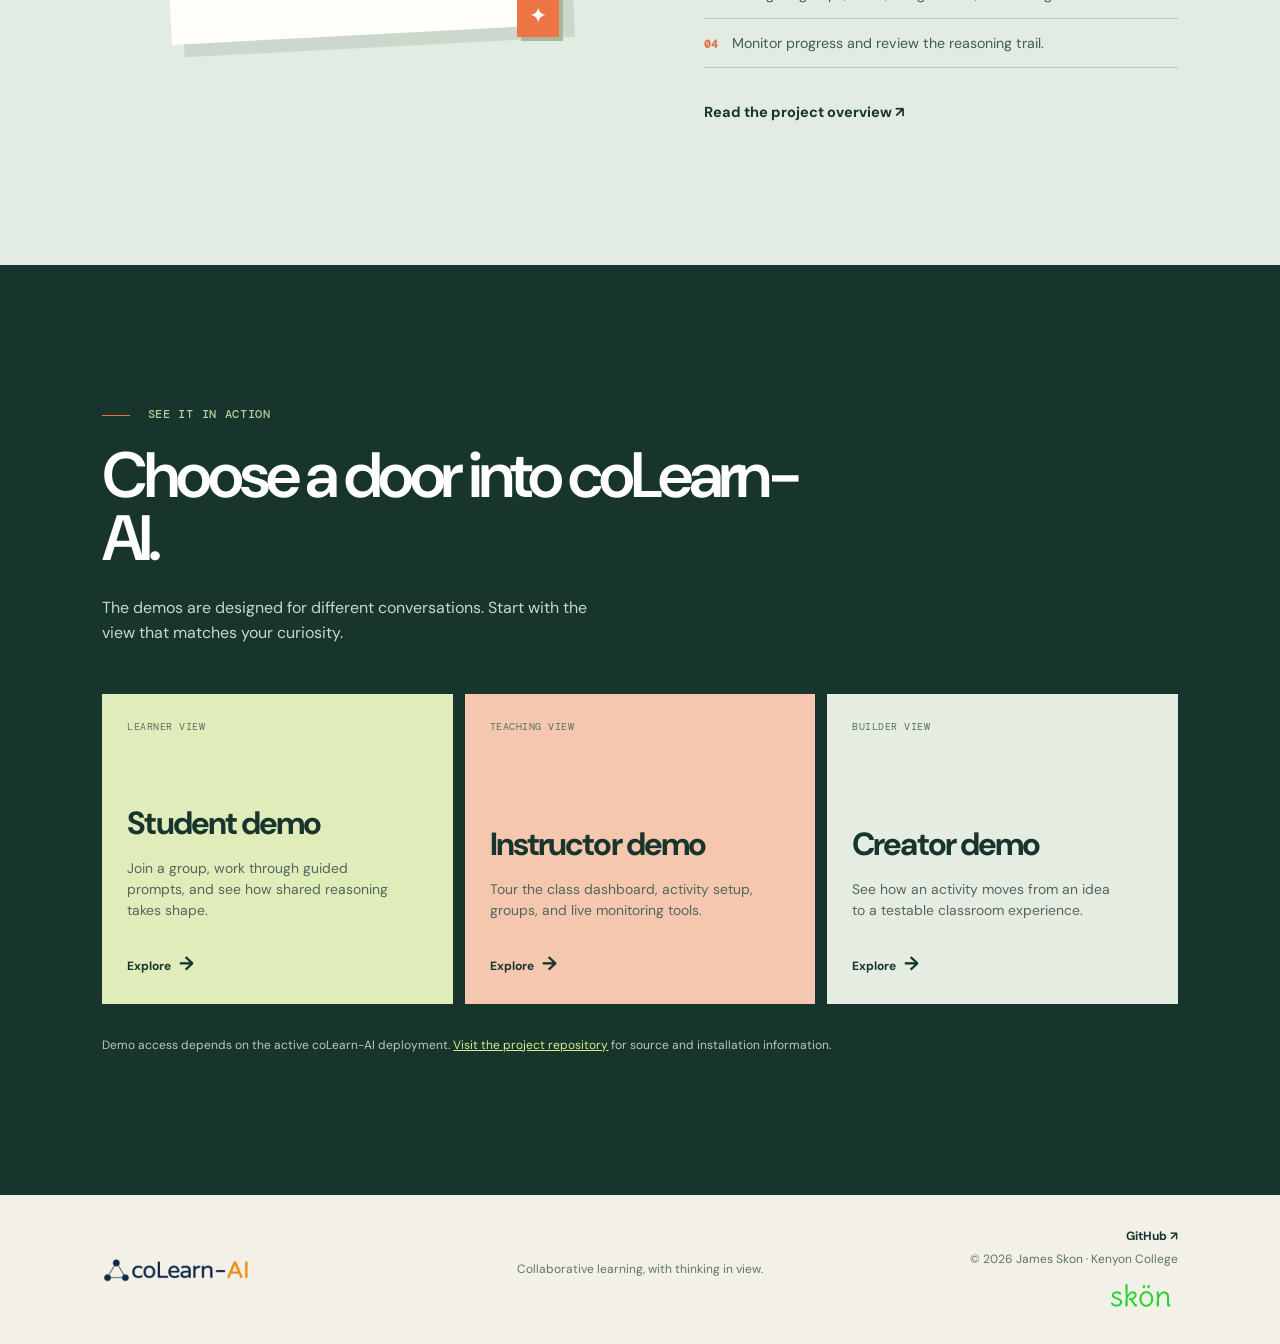
==== commit b5f64acc: "Add POGIL navigation and clarify pedagogical support" ====
--- a/index.html
+++ b/index.html
@@ -19,6 +19,7 @@
       <nav id="main-nav" class="main-nav" aria-label="Main navigation">
         <a href="#platform">Platform</a>
         <a href="#learning-modes">Learning modes</a>
+        <a href="pogil.html">POGIL</a>
         <a href="#for-instructors">For instructors</a>
         <a href="#demo">Demo</a>
         <a class="nav-cta" href="https://github.com/jimskon/coLearn-AI" target="_blank" rel="noreferrer">View on GitHub <span aria-hidden="true">↗</span></a>
